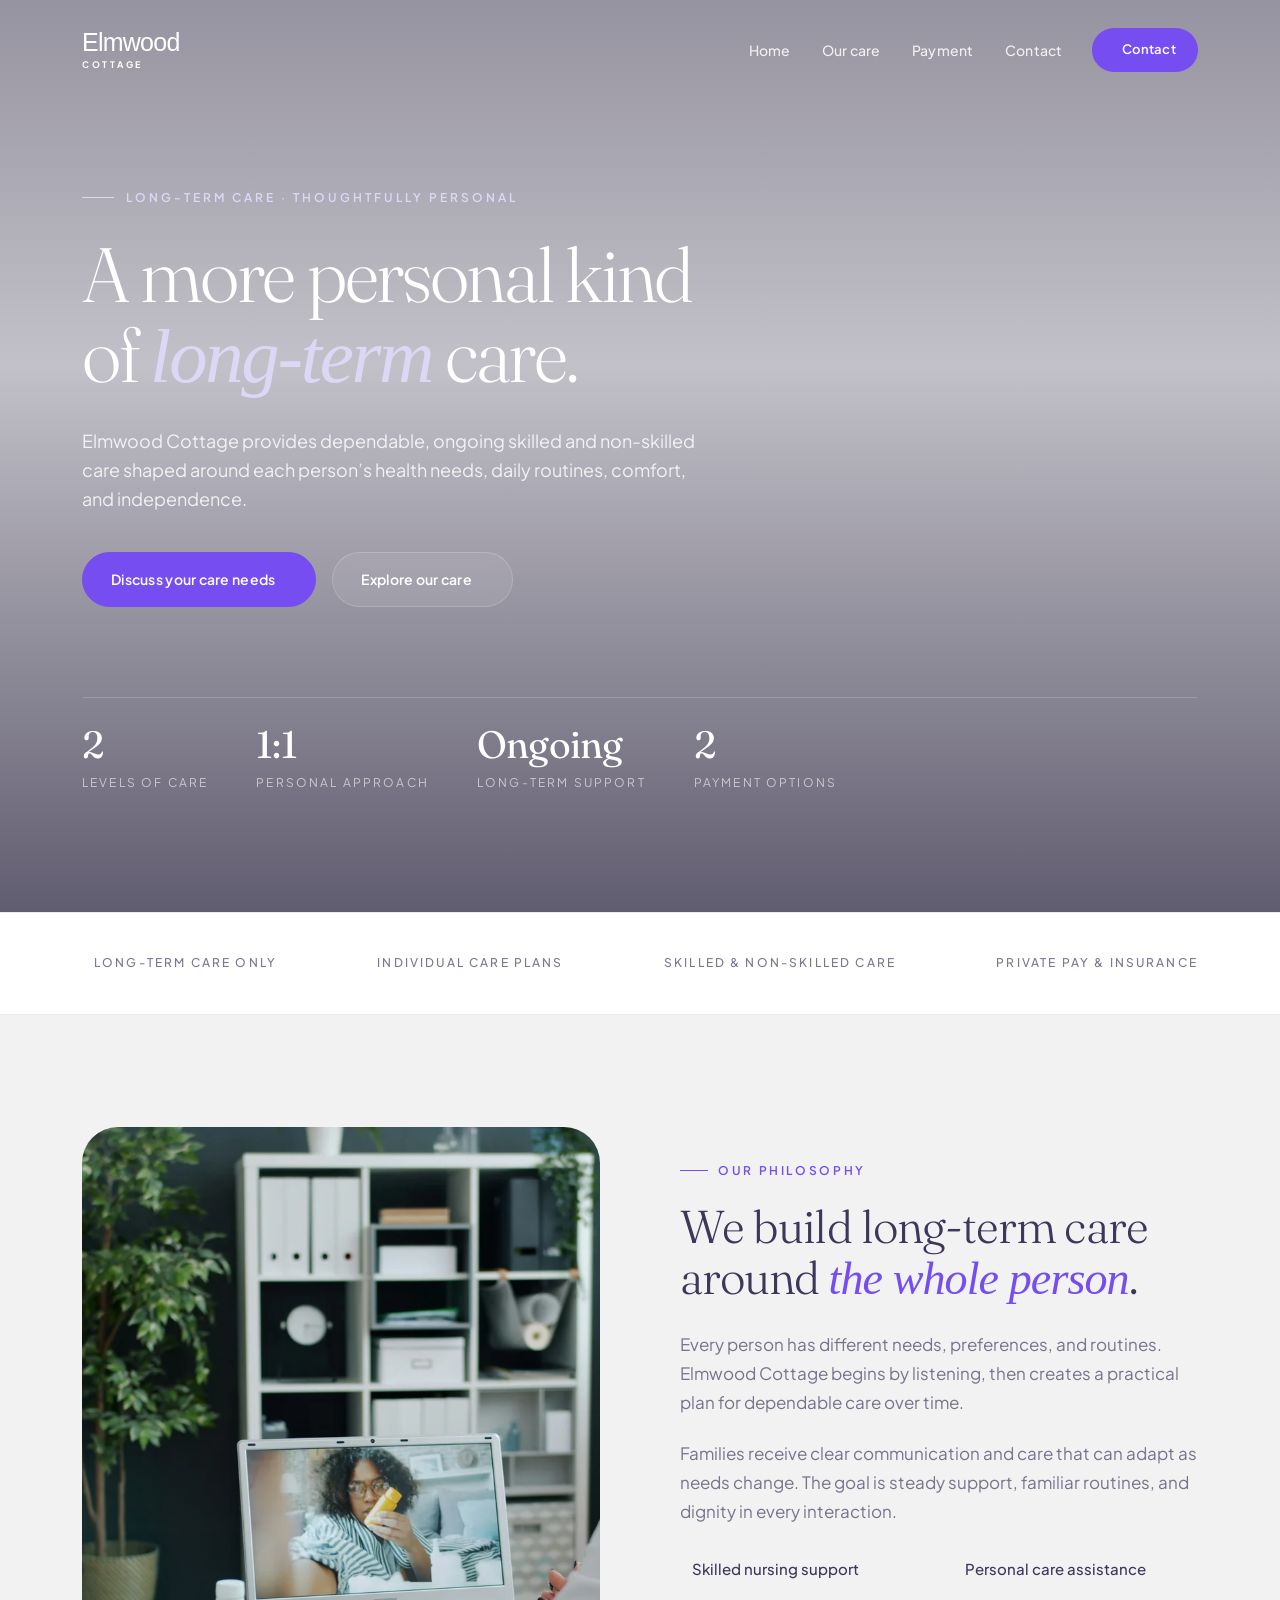
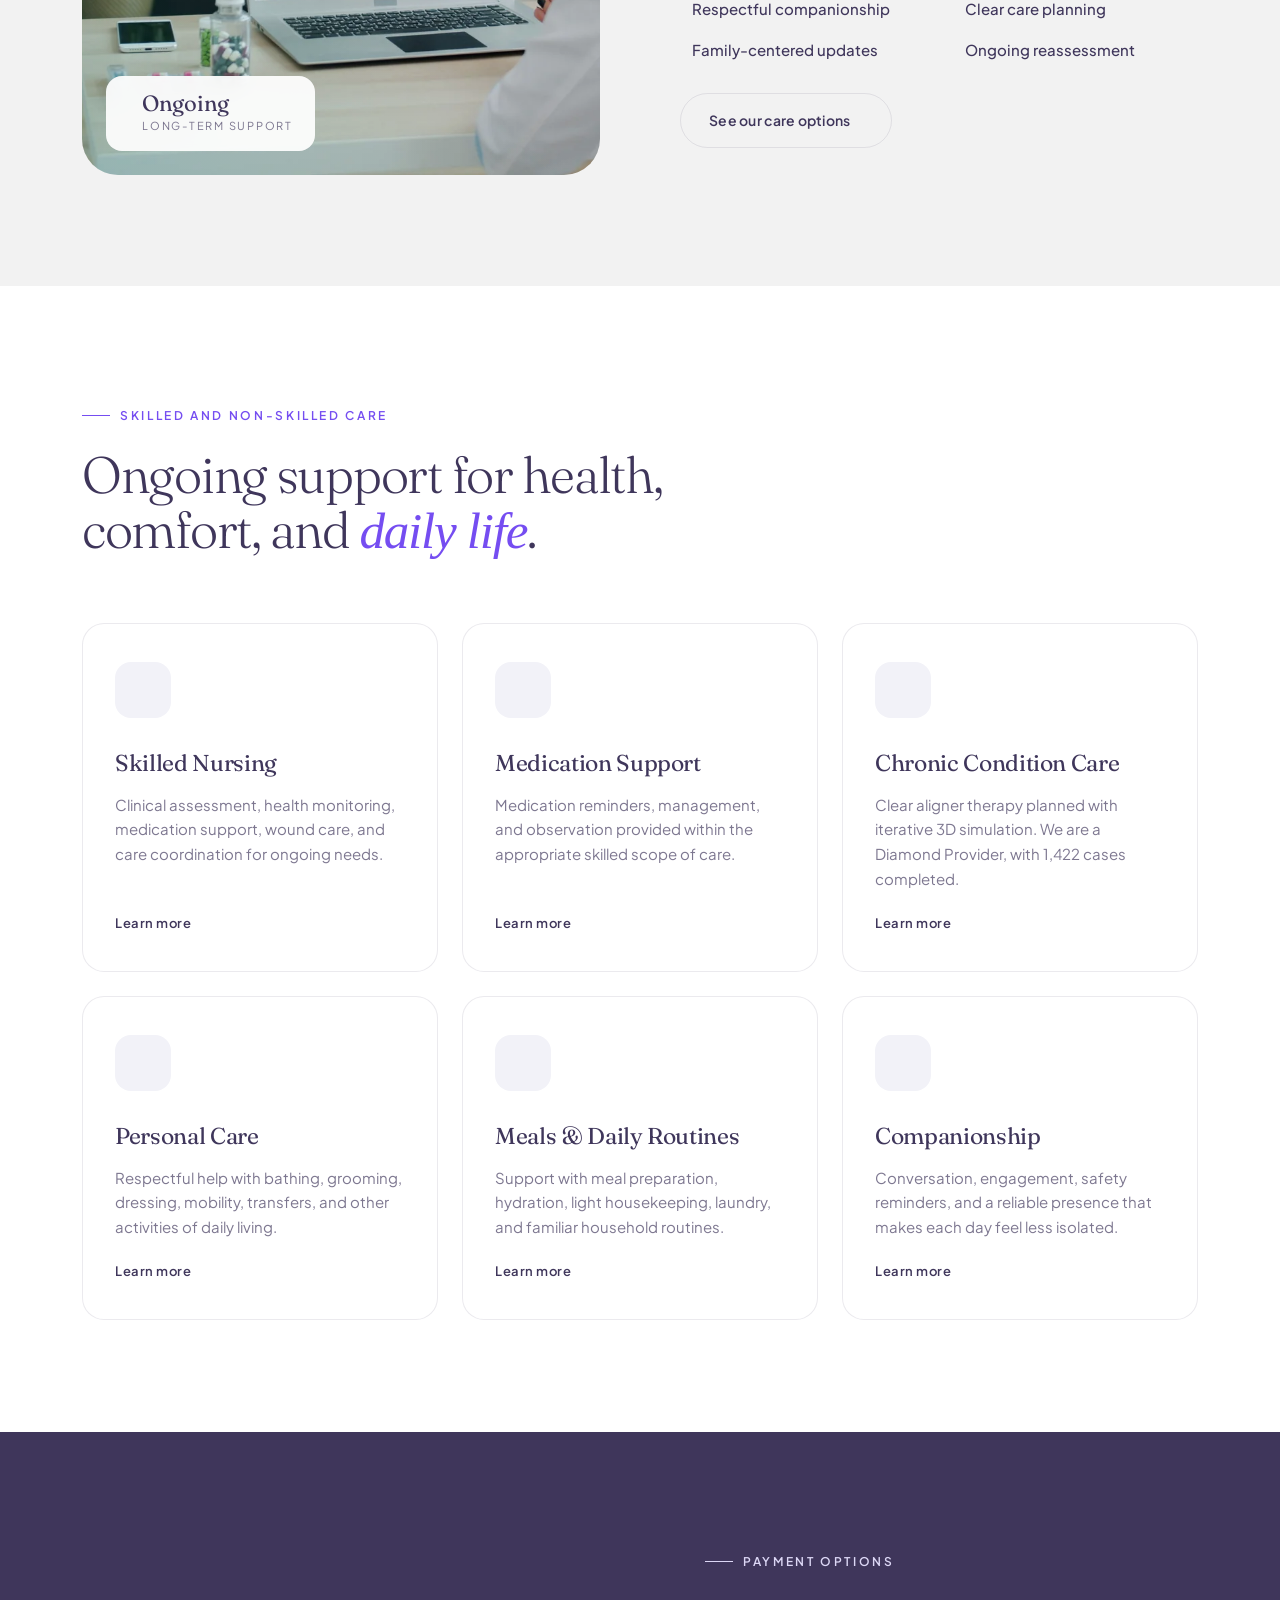
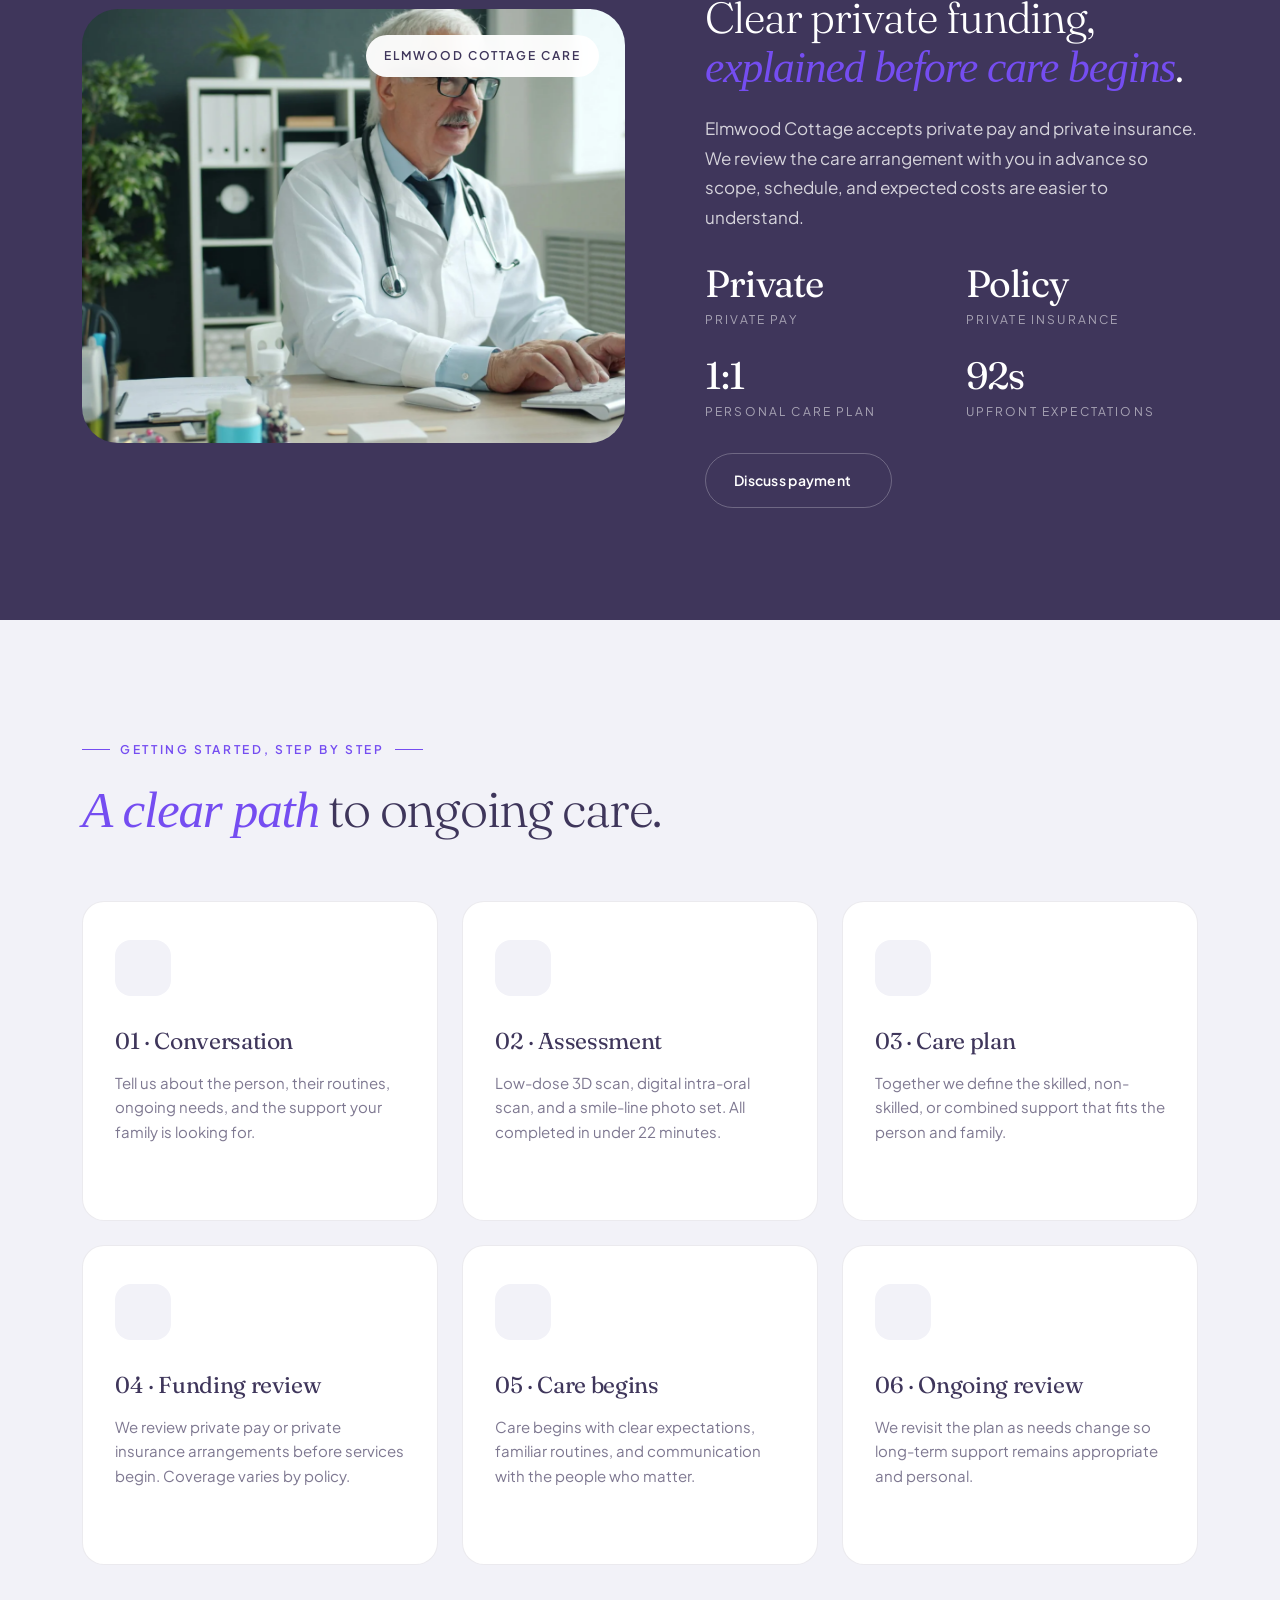
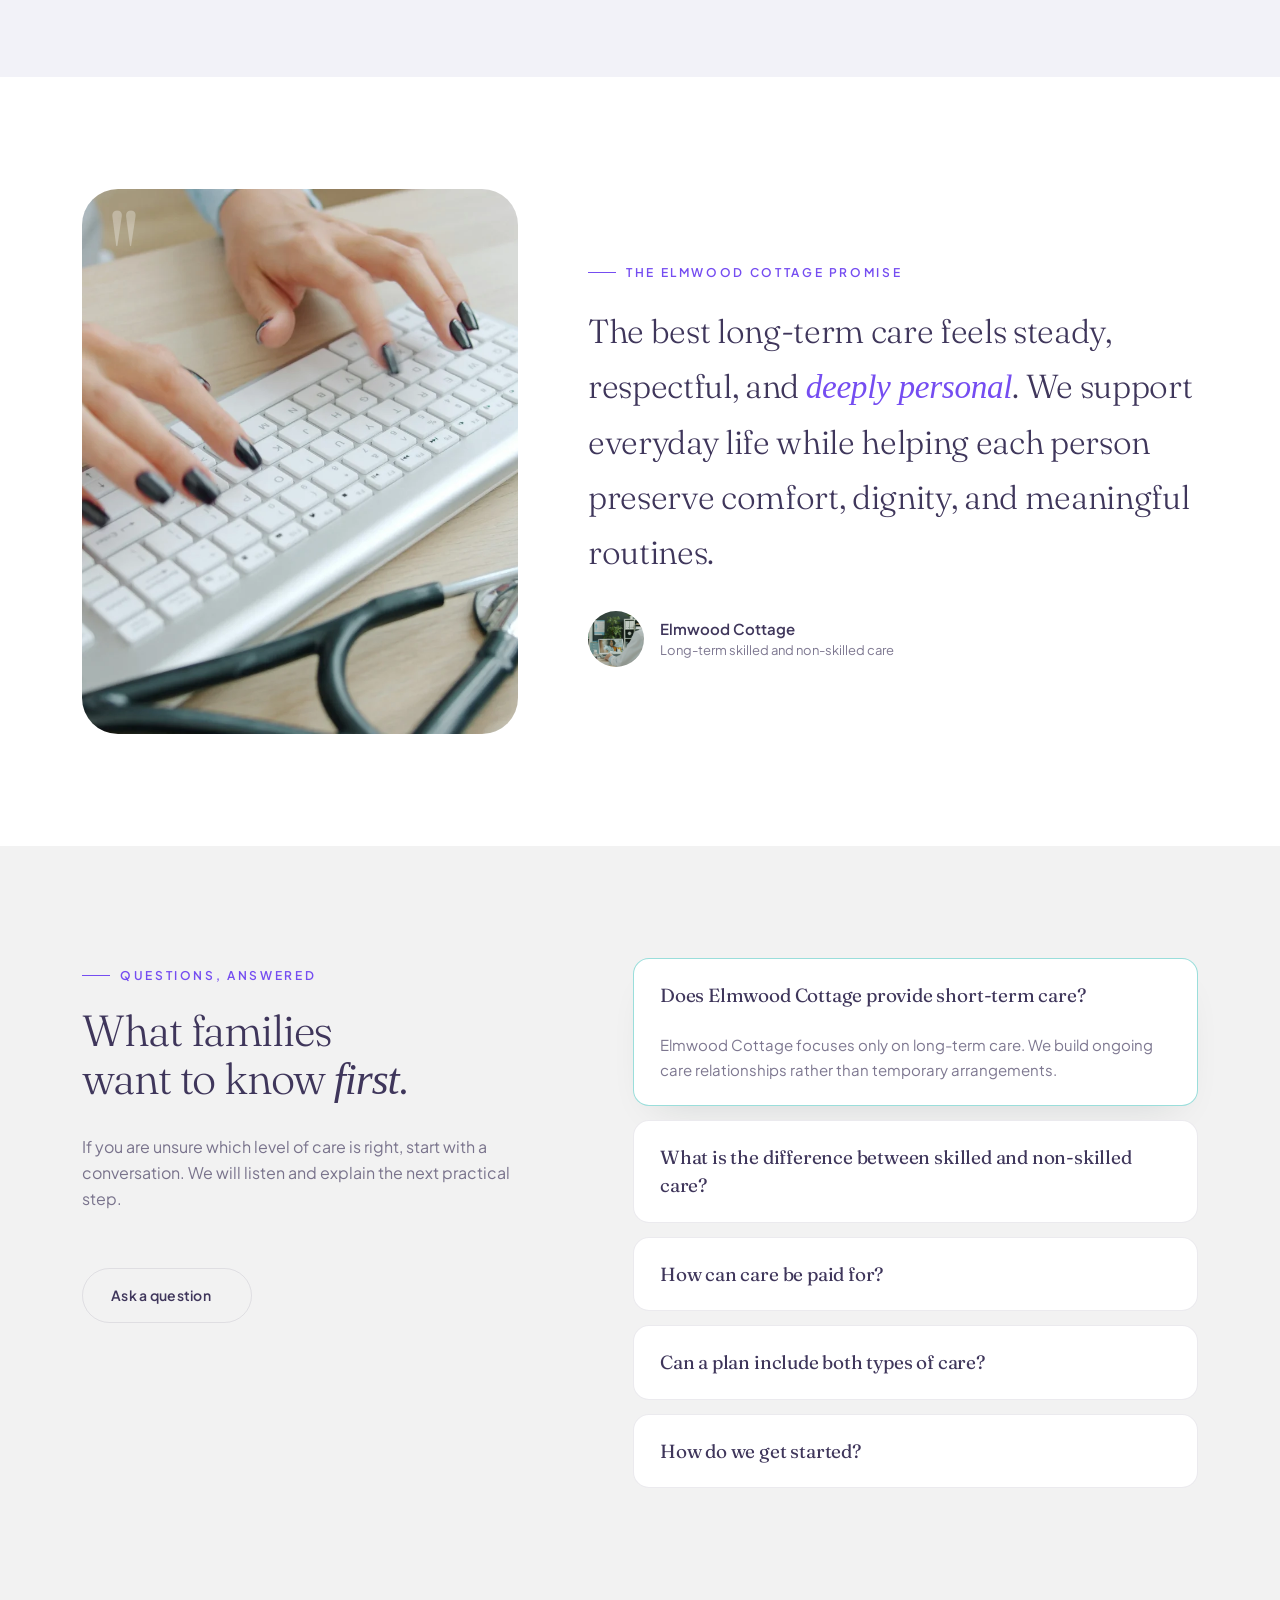
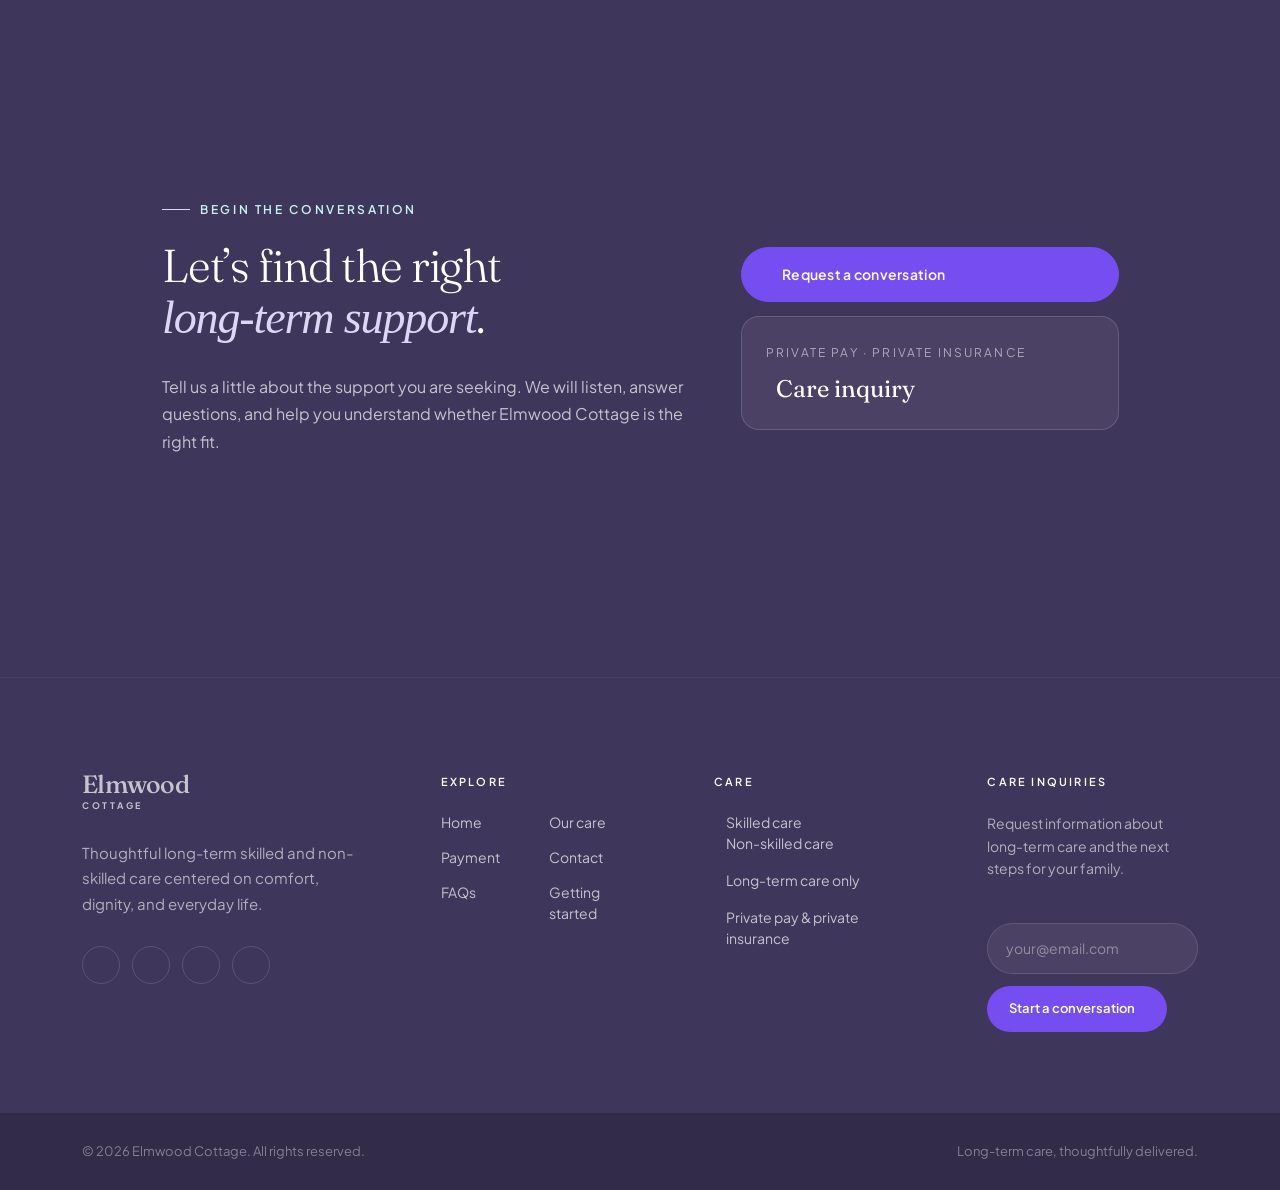
==== index.html @ b4ed9222 "Refactor code structure for improved readability and maintainability" ====
<!DOCTYPE html>
<html lang="en" dir="ltr">
<head>
  <meta charset="UTF-8">
  <meta name="viewport" content="width=device-width, initial-scale=1.2">
  <title>Elmwood Cottage | Long-Term Skilled & Personal Care</title>
  <meta name="description" content="Elmwood Cottage provides thoughtful long-term skilled and non-skilled care through private pay and private insurance.">
  <meta name="author" content="SemiColonWeb">
  <meta name="robots" content="index, follow">
  <link rel="canonical" href="#home">
  <meta property="og:type" content="website">
  <meta property="og:url" content="demo-dental-clinic.html">
  <meta property="og:title" content="Elmwood Cottage | Long-Term Skilled & Personal Care">
  <meta property="og:description" content="Elmwood Cottage provides thoughtful long-term skilled and non-skilled care through private pay and private insurance.">
  <meta property="og:image" content="demos/dental-clinic/images/medical-002-large.webp">
  <meta property="og:image:width" content="1200">
  <meta property="og:image:height" content="632">
  <meta property="og:locale" content="en_US">
  <meta property="og:site_name" content="Canvas">
  <meta name="twitter:card" content="summary_large_image">
  <meta name="twitter:url" content="demo-dental-clinic.html">
  <meta name="twitter:title" content="Elmwood Cottage | Long-Term Skilled & Personal Care">
  <meta name="twitter:description" content="Elmwood Cottage provides thoughtful long-term skilled and non-skilled care through private pay and private insurance.">
  <meta name="twitter:image" content="demos/dental-clinic/images/medical-002-large.webp">
  <link rel="icon" type="image/png" href="https://canvasbuilder.co/canvashtml/favicon.png">
  <link rel="apple-touch-icon" href="https://canvasbuilder.co/canvashtml/apple-touch-icon.png">
  <meta name="theme-color" content="#1FB6B2">
  <link rel="preconnect" href="https://fonts.googleapis.com">
  <link rel="preconnect" href="https://fonts.gstatic.com" crossorigin>
  <link rel="preconnect" href="https://canvas-builder.nyc3.cdn.digitaloceanspaces.com">
  <link rel="stylesheet" href="style.css">
  <link rel="stylesheet" href="css/font-icons.css">
  <link rel="stylesheet" href="demos/dental-clinic/dental-clinic.css">
  <link rel="stylesheet" href="css/custom.css">
  <script type="application/ld+json">
    {"@context":"https://schema.org","@type":"MedicalBusiness","name":"Elmwood Cottage","description":"Long-term skilled and non-skilled care funded through private pay and private insurance.","paymentAccepted":"Private pay, Private insurance"}
  </script>
  <script type="application/ld+json">
    {
      "@context": "https://schema.org",
      "@type": "FAQPage",
      "mainEntity": [{
          "@type": "Question",
          "name": "Does Elmwood Cottage provide short-term care?",
          "acceptedAnswer": {
            "@type": "Answer",
            "text": "Elmwood Cottage focuses only on long-term care. We build ongoing care relationships rather than temporary arrangements."
          }
        },
        {
          "@type": "Question",
          "name": "What is the difference between skilled and non-skilled care?",
          "acceptedAnswer": {
            "@type": "Answer",
            "text": "Skilled care addresses clinical needs requiring trained oversight. Non-skilled care supports daily activities such as personal care, meals, mobility, and companionship."
          }
        },
        {
          "@type": "Question",
          "name": "How can care be paid for?",
          "acceptedAnswer": {
            "@type": "Answer",
            "text": "We accept most major PPO plans and offer transparent self-pay bundles with no surprise line items."
          }
        }
      ]
    }

  </script>
</head>
<body class="stretched">
  <div id="wrapper">

    <header id="header" class="transparent-header dark" data-sticky-class="not-dark" data-responsive-class="not-dark">
      <div id="header-wrap">
        <div class="container">
          <div class="header-row">
            <div id="logo">
              <a href="#home" class="elmwood-brand"><strong>Elmwood</strong><span>Cottage</span></a>
            </div>
            <div class="primary-menu-trigger">
              <button class="cnvs-hamburger" type="button" title="Open Mobile Menu">
                <span class="cnvs-hamburger-box"><span class="cnvs-hamburger-inner"></span></span>
              </button>
            </div>
            <div class="header-misc">
              <a href="#contact" class="cv-book-btn"><i class="bi bi-calendar2-check"></i> Contact</a>
            </div>
            <nav class="primary-menu">
              <ul class="menu-container">
                <li class="menu-item"><a class="menu-link active" href="#home">
                    <div>Home</div>
                  </a></li>
                <li class="menu-item"><a class="menu-link" href="#services">
                    <div>Our care</div>
                  </a></li>
                <li class="menu-item"><a class="menu-link" href="#payment">
                    <div>Payment</div>
                  </a></li>
                <li class="menu-item"><a class="menu-link" href="#contact">
                    <div>Contact</div>
                  </a></li>
              </ul>
            </nav>
          </div>
        </div>
      </div>
      <div class="header-wrap-clone"></div>
    </header>

    <section id="home" class="cv-hero include-header">
      <div class="cv-hero-bg"></div>
      <div class="container">
        <span class="cv-hero-eyebrow">Long-term care · Thoughtfully personal</span>
        <h1>A more personal kind of <em>long-term</em> care.</h1>
        <p class="cv-lead">Elmwood Cottage provides dependable, ongoing skilled and non-skilled care shaped around each person’s health needs, daily routines, comfort, and independence.</p>
        <div class="cv-hero-ctas">
          <a href="#contact" class="cv-btn cv-hero-dark">Discuss your care needs <i class="bi bi-arrow-right"></i></a>
          <a href="#services" class="cv-btn cv-hero-light">Explore our care <i class="bi bi-arrow-up-right"></i></a>
        </div>
        <div class="cv-hero-meta">
          <div class="cv-hero-meta-item">
            <div class="num">2</div><span class="lbl">Levels of care</span>
          </div>
          <div class="cv-hero-meta-item">
            <div class="num">1:1</div><span class="lbl">Personal approach</span>
          </div>
          <div class="cv-hero-meta-item">
            <div class="num">Ongoing</div><span class="lbl">Long-term support</span>
          </div>
          <div class="cv-hero-meta-item">
            <div class="num">2</div><span class="lbl">Payment options</span>
          </div>
        </div>
      </div>
    </section>

    <section class="cv-trust">
      <div class="container">
        <div class="cv-trust-row">
          <div class="cv-trust-item"><i class="bi bi-shield-check"></i> Long-term care only</div>
          <div class="cv-trust-item"><i class="bi bi-award"></i> Individual care plans</div>
          <div class="cv-trust-item"><i class="bi bi-heart-pulse"></i> Skilled & non-skilled care</div>
          <div class="cv-trust-item"><i class="bi bi-lock"></i> Private pay & insurance</div>
        </div>
      </div>
    </section>

    <section id="content">
      <div class="content-wrap">

        <section class="cv-section cv-section--mist">
          <div class="container">
            <div class="cv-story">
              <div class="cv-story-img" data-animate="fadeInUp">
                <img src="demos/dental-clinic/images/medical-002-large.webp" alt="A calm, light-filled care environment" width="800" height="1000" loading="lazy">
                <div class="cv-story-tag">
                  <i class="bi bi-sun"></i>
                  <div>
                    <div class="num">Ongoing</div>
                    <span class="lbl">Long-term support</span>
                  </div>
                </div>
              </div>
              <div class="cv-story-body" data-animate="fadeInUp" data-delay="150">
                <span class="cv-eyebrow">Our philosophy</span>
                <h2>We build long-term care around <em>the whole person</em>.</h2>
                <p>Every person has different needs, preferences, and routines. Elmwood Cottage begins by listening, then creates a practical plan for dependable care over time.</p>
                <p>Families receive clear communication and care that can adapt as needs change. The goal is steady support, familiar routines, and dignity in every interaction.</p>
                <ul class="cv-story-list">
                  <li><i class="bi bi-check-circle"></i> Skilled nursing support</li>
                  <li><i class="bi bi-check-circle"></i> Personal care assistance</li>
                  <li><i class="bi bi-check-circle"></i> Respectful companionship</li>
                  <li><i class="bi bi-check-circle"></i> Clear care planning</li>
                  <li><i class="bi bi-check-circle"></i> Family-centered updates</li>
                  <li><i class="bi bi-check-circle"></i> Ongoing reassessment</li>
                </ul>
                <a href="#services" class="cv-btn cv-btn-ghost">See our care options <i class="bi bi-arrow-right"></i></a>
              </div>
            </div>
          </div>
        </section>

        <section id="services" class="cv-section">
          <div class="container">
            <div class="cv-section-head" data-animate="fadeInUp">
              <span class="cv-eyebrow">Skilled and non-skilled care</span>
              <h2>Ongoing support for health, comfort, and <em>daily life</em>.</h2>
            </div>
            <div class="cv-services-grid">
              <article class="cv-service-card" data-animate="fadeInUp" data-delay="100">
                <div class="cv-service-icon"><i class="bi bi-stars"></i></div>
                <h3>Skilled Nursing</h3>
                <p>Clinical assessment, health monitoring, medication support, wound care, and care coordination for ongoing needs.</p>
                <a href="#services" class="cv-service-link">Learn more <i class="bi bi-arrow-right"></i></a>
              </article>
              <article class="cv-service-card" data-animate="fadeInUp" data-delay="200">
                <div class="cv-service-icon"><i class="bi bi-brightness-high"></i></div>
                <h3>Medication Support</h3>
                <p>Medication reminders, management, and observation provided within the appropriate skilled scope of care.</p>
                <a href="#services" class="cv-service-link">Learn more <i class="bi bi-arrow-right"></i></a>
              </article>
              <article class="cv-service-card" data-animate="fadeInUp" data-delay="300">
                <div class="cv-service-icon"><i class="bi bi-graph-up-arrow"></i></div>
                <h3>Chronic Condition Care</h3>
                <p>Clear aligner therapy planned with iterative 3D simulation. We are a Diamond Provider, with 1,422 cases completed.</p>
                <a href="#services" class="cv-service-link">Learn more <i class="bi bi-arrow-right"></i></a>
              </article>
              <article class="cv-service-card" data-animate="fadeInUp" data-delay="400">
                <div class="cv-service-icon"><i class="bi bi-puzzle"></i></div>
                <h3>Personal Care</h3>
                <p>Respectful help with bathing, grooming, dressing, mobility, transfers, and other activities of daily living.</p>
                <a href="#services" class="cv-service-link">Learn more <i class="bi bi-arrow-right"></i></a>
              </article>
              <article class="cv-service-card" data-animate="fadeInUp" data-delay="500">
                <div class="cv-service-icon"><i class="bi bi-shield-plus"></i></div>
                <h3>Meals & Daily Routines</h3>
                <p>Support with meal preparation, hydration, light housekeeping, laundry, and familiar household routines.</p>
                <a href="#services" class="cv-service-link">Learn more <i class="bi bi-arrow-right"></i></a>
              </article>
              <article class="cv-service-card" data-animate="fadeInUp" data-delay="600">
                <div class="cv-service-icon"><i class="bi bi-moon-stars"></i></div>
                <h3>Companionship</h3>
                <p>Conversation, engagement, safety reminders, and a reliable presence that makes each day feel less isolated.</p>
                <a href="#services" class="cv-service-link">Learn more <i class="bi bi-arrow-right"></i></a>
              </article>
            </div>
          </div>
        </section>

        <section id="payment" class="cv-section cv-section--ink dark">
          <div class="container">
            <div class="cv-feature">
              <div class="cv-feature-img" data-animate="fadeInUp">
                <img src="demos/dental-clinic/images/medical-003-large.webp" alt="A calm, thoughtfully designed care setting" width="800" height="640" loading="lazy">
                <div class="cv-feature-img-badge">Elmwood Cottage care</div>
              </div>
              <div class="cv-feature-body" data-animate="fadeInUp" data-delay="150">
                <span class="cv-eyebrow">Payment options</span>
                <h2>Clear private funding, <em>explained before care begins</em>.</h2>
                <p>Elmwood Cottage accepts private pay and private insurance. We review the care arrangement with you in advance so scope, schedule, and expected costs are easier to understand.</p>
                <div class="cv-feature-stats">
                  <div>
                    <div class="num">Private</div><span class="lbl">Private pay</span>
                  </div>
                  <div>
                    <div class="num">Policy</div><span class="lbl">Private insurance</span>
                  </div>
                  <div>
                    <div class="num">1:1</div><span class="lbl">Personal care plan</span>
                  </div>
                  <div>
                    <div class="num">92s</div><span class="lbl">Upfront expectations</span>
                  </div>
                </div>
                <a href="#contact" class="cv-btn cv-btn-ghost" style="color:#fff;border-color:rgba(255,255,255,0.25);">Discuss payment <i class="bi bi-arrow-right"></i></a>
              </div>
            </div>
          </div>
        </section>

        <section id="process" class="cv-section cv-section--fog">
          <div class="container">
            <div class="cv-section-head" data-animate="fadeInUp">
              <span class="cv-eyebrow is-centered">Getting started, step by step</span>
              <h2 style="margin-left:auto;margin-right:auto;"><em>A clear path</em> to ongoing care.</h2>
            </div>
            <div class="cv-services-grid">
              <article class="cv-service-card" data-animate="fadeInUp" data-delay="100">
                <div class="cv-service-icon"><i class="bi bi-chat-dots"></i></div>
                <h3>01 · Conversation</h3>
                <p>Tell us about the person, their routines, ongoing needs, and the support your family is looking for.</p>
              </article>
              <article class="cv-service-card" data-animate="fadeInUp" data-delay="200">
                <div class="cv-service-icon"><i class="bi bi-search"></i></div>
                <h3>02 · Assessment</h3>
                <p>Low-dose 3D scan, digital intra-oral scan, and a smile-line photo set. All completed in under 22 minutes.</p>
              </article>
              <article class="cv-service-card" data-animate="fadeInUp" data-delay="300">
                <div class="cv-service-icon"><i class="bi bi-pencil-square"></i></div>
                <h3>03 · Care plan</h3>
                <p>Together we define the skilled, non-skilled, or combined support that fits the person and family.</p>
              </article>
              <article class="cv-service-card" data-animate="fadeInUp" data-delay="400">
                <div class="cv-service-icon"><i class="bi bi-cup-hot"></i></div>
                <h3>04 · Funding review</h3>
                <p>We review private pay or private insurance arrangements before services begin. Coverage varies by policy.</p>
              </article>
              <article class="cv-service-card" data-animate="fadeInUp" data-delay="500">
                <div class="cv-service-icon"><i class="bi bi-file-earmark-text"></i></div>
                <h3>05 · Care begins</h3>
                <p>Care begins with clear expectations, familiar routines, and communication with the people who matter.</p>
              </article>
              <article class="cv-service-card" data-animate="fadeInUp" data-delay="600">
                <div class="cv-service-icon"><i class="bi bi-phone"></i></div>
                <h3>06 · Ongoing review</h3>
                <p>We revisit the plan as needs change so long-term support remains appropriate and personal.</p>
              </article>
            </div>
          </div>
        </section>

        <section class="cv-section">
          <div class="container">
            <div class="cv-quote-wrap">
              <div class="cv-quote-img" data-animate="fadeInUp">
                <img src="demos/dental-clinic/images/medical-004-large.webp" alt="A person smiling while receiving thoughtful support" width="800" height="1000" loading="lazy">
              </div>
              <div data-animate="fadeInUp" data-delay="150">
                <span class="cv-eyebrow">The Elmwood Cottage promise</span>
                <p class="cv-quote-text">The best long-term care feels steady, respectful, and <em>deeply personal</em>. We support everyday life while helping each person preserve comfort, dignity, and meaningful routines.</p>
                <div class="cv-quote-author">
                  <img src="demos/dental-clinic/images/medical-005-medium.webp" alt="Elmwood Cottage care" width="120" height="120" loading="lazy">
                  <div class="meta">
                    <span class="name">Elmwood Cottage</span>
                    <span class="role">Long-term skilled and non-skilled care</span>
                  </div>
                </div>
              </div>
            </div>
          </div>
        </section>

        <section id="faq" class="cv-section cv-section--mist">
          <div class="container">
            <div class="cv-faq">
              <div data-animate="fadeInUp">
                <span class="cv-eyebrow">Questions, answered</span>
                <h2 style="font-size: clamp(2rem, 3.4vw, 2.8rem); font-weight: 300; letter-spacing: -0.025em; line-height: 1.1;">What families want to know <em>first</em>.</h2>
                <p style="color: var(--cv-soft); margin-top: 1.4rem; font-size: 16px; line-height: 1.65; max-width: 42ch;">If you are unsure which level of care is right, start with a conversation. We will listen and explain the next practical step.</p>
                <a href="#contact" class="cv-btn cv-btn-ghost" style="margin-top: 1.6rem;">Ask a question <i class="bi bi-arrow-right"></i></a>
              </div>
              <div class="cv-faq-list" data-animate="fadeInUp" data-delay="150">
                <details class="cv-faq-item" open>
                  <summary>Does Elmwood Cottage provide short-term care? <i class="bi bi-plus-lg"></i></summary>
                  <div class="answer">Elmwood Cottage focuses only on long-term care. We build ongoing care relationships rather than temporary arrangements.</div>
                </details>
                <details class="cv-faq-item">
                  <summary>What is the difference between skilled and non-skilled care? <i class="bi bi-plus-lg"></i></summary>
                  <div class="answer">Skilled care addresses clinical needs requiring trained oversight. Non-skilled care supports daily activities such as personal care, meals, mobility, and companionship.</div>
                </details>
                <details class="cv-faq-item">
                  <summary>How can care be paid for? <i class="bi bi-plus-lg"></i></summary>
                  <div class="answer">Elmwood Cottage accepts private pay and private insurance. Coverage, authorization, deductibles, and out-of-pocket costs vary by policy.</div>
                </details>
                <details class="cv-faq-item">
                  <summary>Can a plan include both types of care? <i class="bi bi-plus-lg"></i></summary>
                  <div class="answer">Plan for 75 minutes: 25 minutes of conversation, 22 minutes of diagnostics, and 32 minutes to walk through your tailored plan.</div>
                </details>
                <details class="cv-faq-item">
                  <summary>How do we get started? <i class="bi bi-plus-lg"></i></summary>
                  <div class="answer">Use the inquiry link below to request a conversation. We will learn about your needs and explain the assessment process.</div>
                </details>
              </div>
            </div>
          </div>
        </section>

        <section id="contact" class="cv-section cv-section--ink">
          <div class="container">
            <div class="cv-cta-band">
              <div data-animate="fadeInUp">
                <span class="cv-eyebrow" style="color: #C7F2EE;">Begin the conversation</span>
                <h2>Let’s find the right <em>long-term support</em>.</h2>
                <p>Tell us a little about the support you are seeking. We will listen, answer questions, and help you understand whether Elmwood Cottage is the right fit.</p>
              </div>
              <div class="cv-cta-actions" data-animate="fadeInUp" data-delay="150">
                <a href="mailto:care@elmwoodcottage.com" class="cv-btn cv-hero-dark"><i class="bi bi-envelope"></i> Request a conversation</a>
                <a href="mailto:care@elmwoodcottage.com" class="cv-cta-call">
                  <span class="lbl">Private pay · private insurance</span>
                  <span class="num"><i class="bi bi-envelope"></i> Care inquiry</span>
                </a>
              </div>
            </div>
          </div>
        </section>

      </div>
    </section>

    <footer id="footer" class="dark">
      <div class="container">
        <div class="row" style="display:grid; grid-template-columns: 1.4fr 1fr 1fr 1.1fr; gap: 60px; align-items: start;">
          <div class="cv-footer-brand">
            <a href="#home" class="elmwood-brand elmwood-brand-footer"><strong>Elmwood</strong><span>Cottage</span></a>
            <p>Thoughtful long-term skilled and non-skilled care centered on comfort, dignity, and everyday life.</p>
            <div class="cv-footer-social">
              <a href="#" aria-label="Instagram"><i class="bi bi-instagram"></i></a>
              <a href="#" aria-label="X"><i class="bi bi-twitter-x"></i></a>
              <a href="#" aria-label="LinkedIn"><i class="bi bi-linkedin"></i></a>
              <a href="#" aria-label="YouTube"><i class="bi bi-youtube"></i></a>
            </div>
          </div>
          <div class="cv-footer-explore">
            <h4>Explore</h4>
            <div class="cv-footer-links">
              <a href="#home">Home</a>
              <a href="#services">Our care</a>
              <a href="#payment">Payment</a>
              <a href="#contact">Contact</a>
              <a href="#contact">FAQs</a>
              <a href="#services">Getting started</a>
            </div>
          </div>
          <div>
            <h4>Care</h4>
            <div class="cv-footer-contact">
              <div class="cv-contact-row"><i class="bi bi-heart-pulse"></i><span>Skilled care<br>Non-skilled care</span></div>
              <div class="cv-contact-row"><i class="bi bi-calendar-check"></i><span>Long-term care only</span></div>
              <div class="cv-contact-row"><i class="bi bi-wallet2"></i><span>Private pay & private insurance</span></div>
            </div>
          </div>
          <div class="cv-footer-newsletter">
            <h4>Care inquiries</h4>
            <p style="font-size:14px;color:rgba(255,255,255,0.6);line-height:1.6;">Request information about long-term care and the next steps for your family.</p>
            <input type="email" class="cv-footer-input" placeholder="your@email.com" aria-label="Email address">
            <button type="button" class="cv-footer-newsletter-btn">Start a conversation <i class="bi bi-arrow-right"></i></button>
          </div>
        </div>
      </div>
      <div id="copyrights">
        <div class="container">
          <div style="display:flex; justify-content:space-between; align-items:center; flex-wrap:wrap; gap:14px;">
            <div>© 2026 Elmwood Cottage. All rights reserved.</div>
            <div>Long-term care, thoughtfully delivered.</div>
          </div>
        </div>
      </div>
    </footer>

  </div>
  <script src="js/plugins.min.js"></script>
  <script src="js/functions.bundle.js"></script>
</body>
</html>
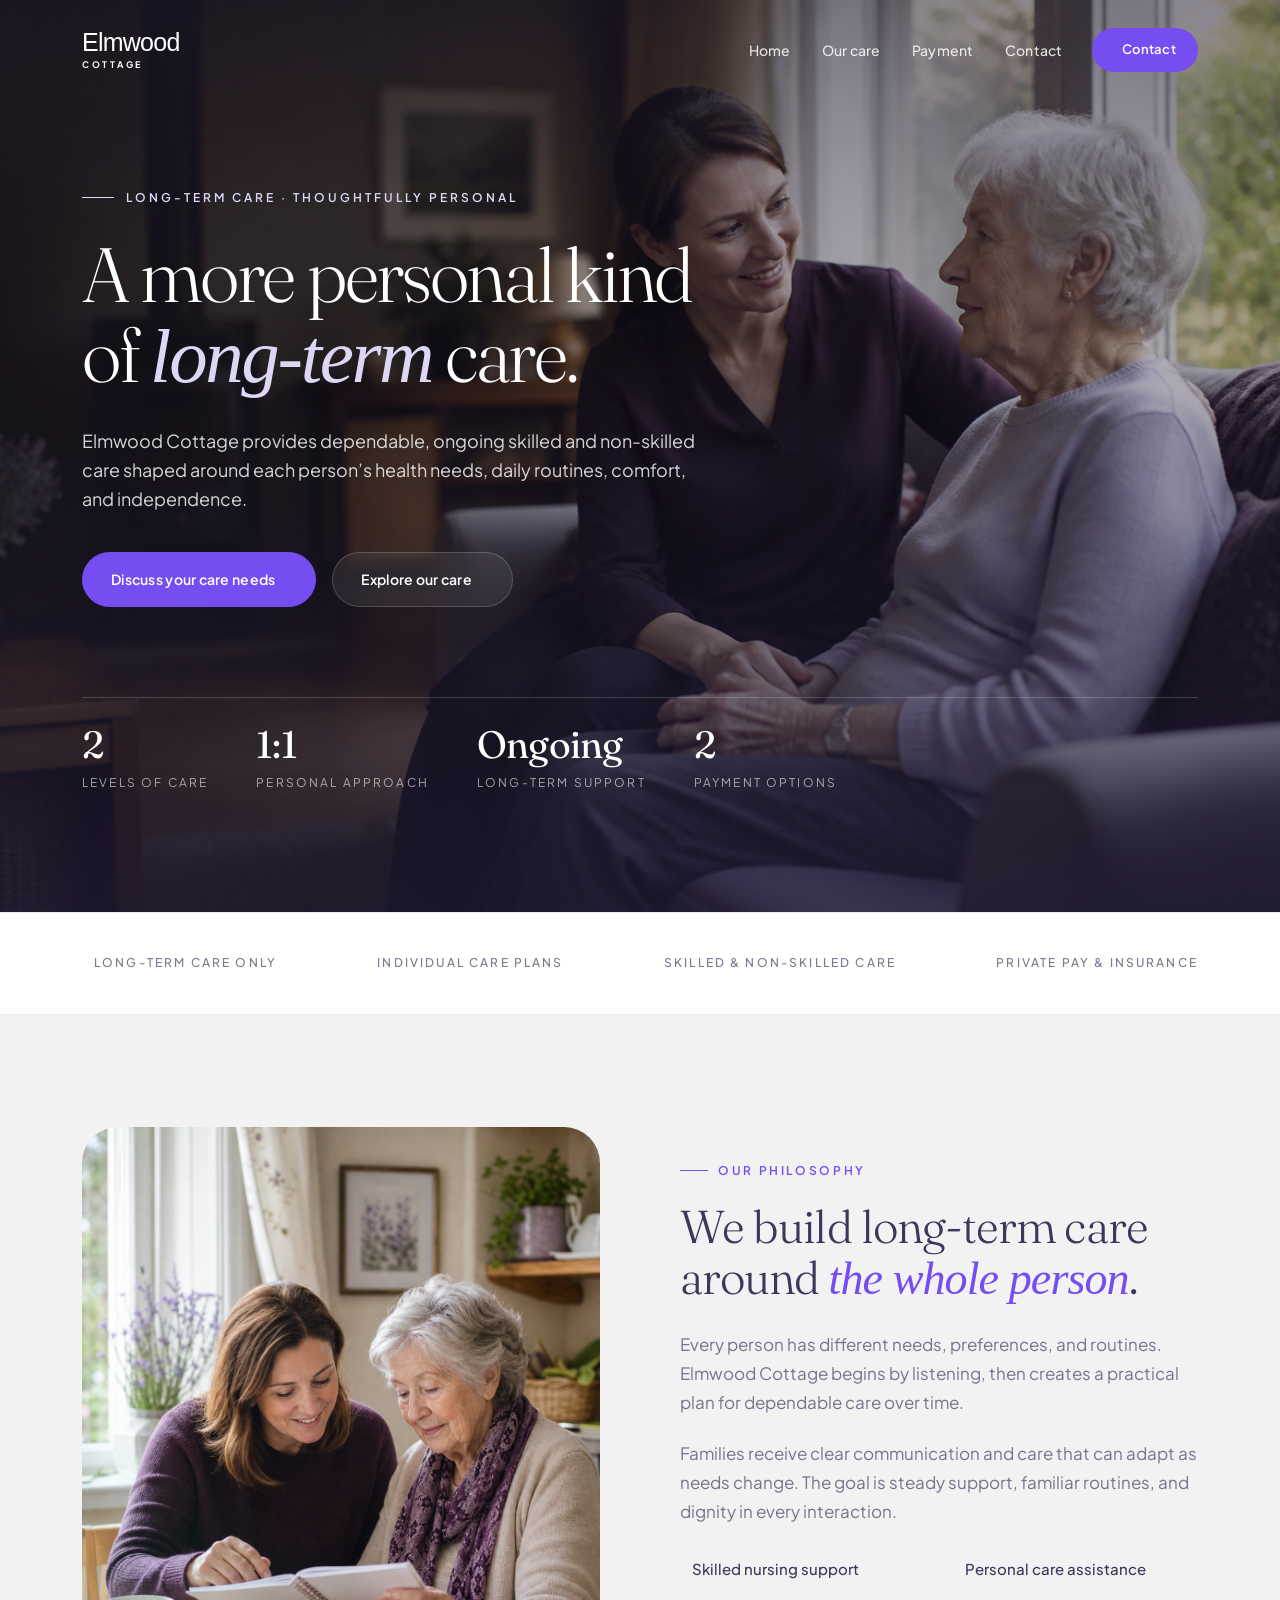
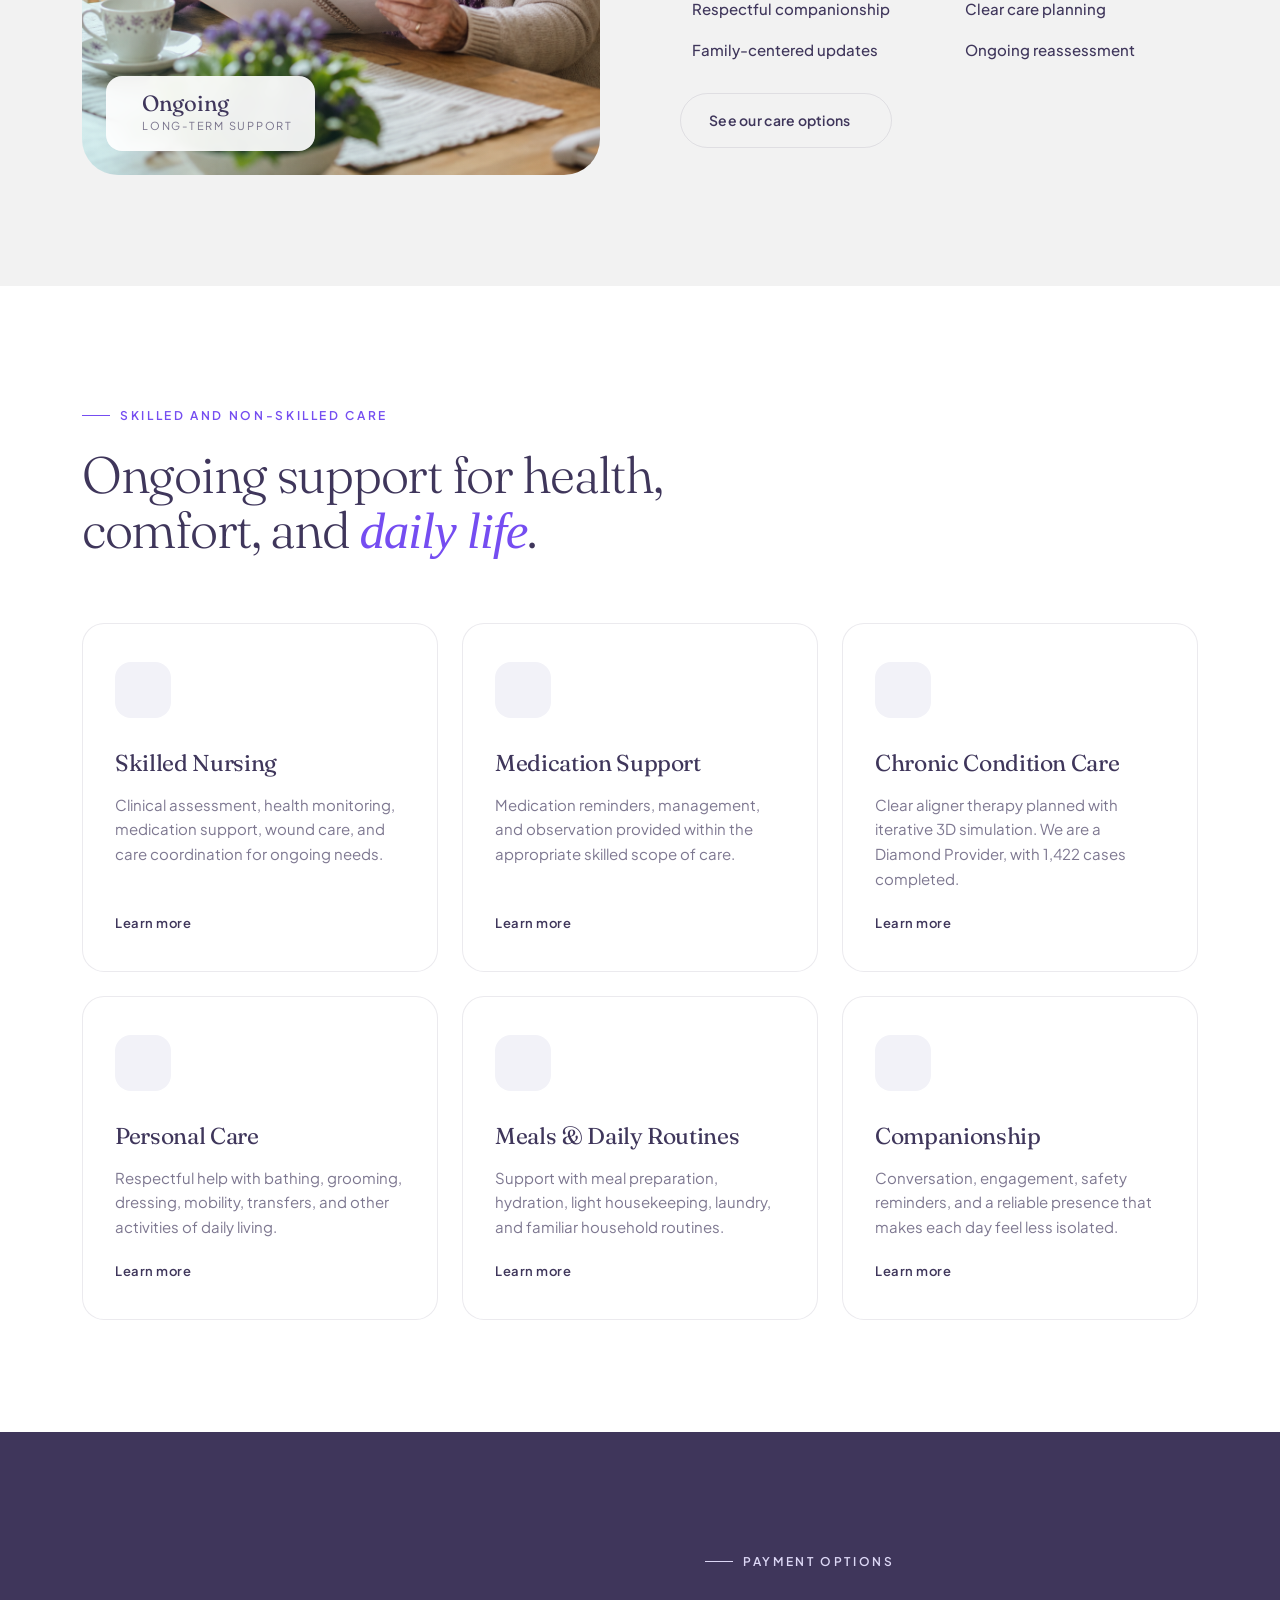
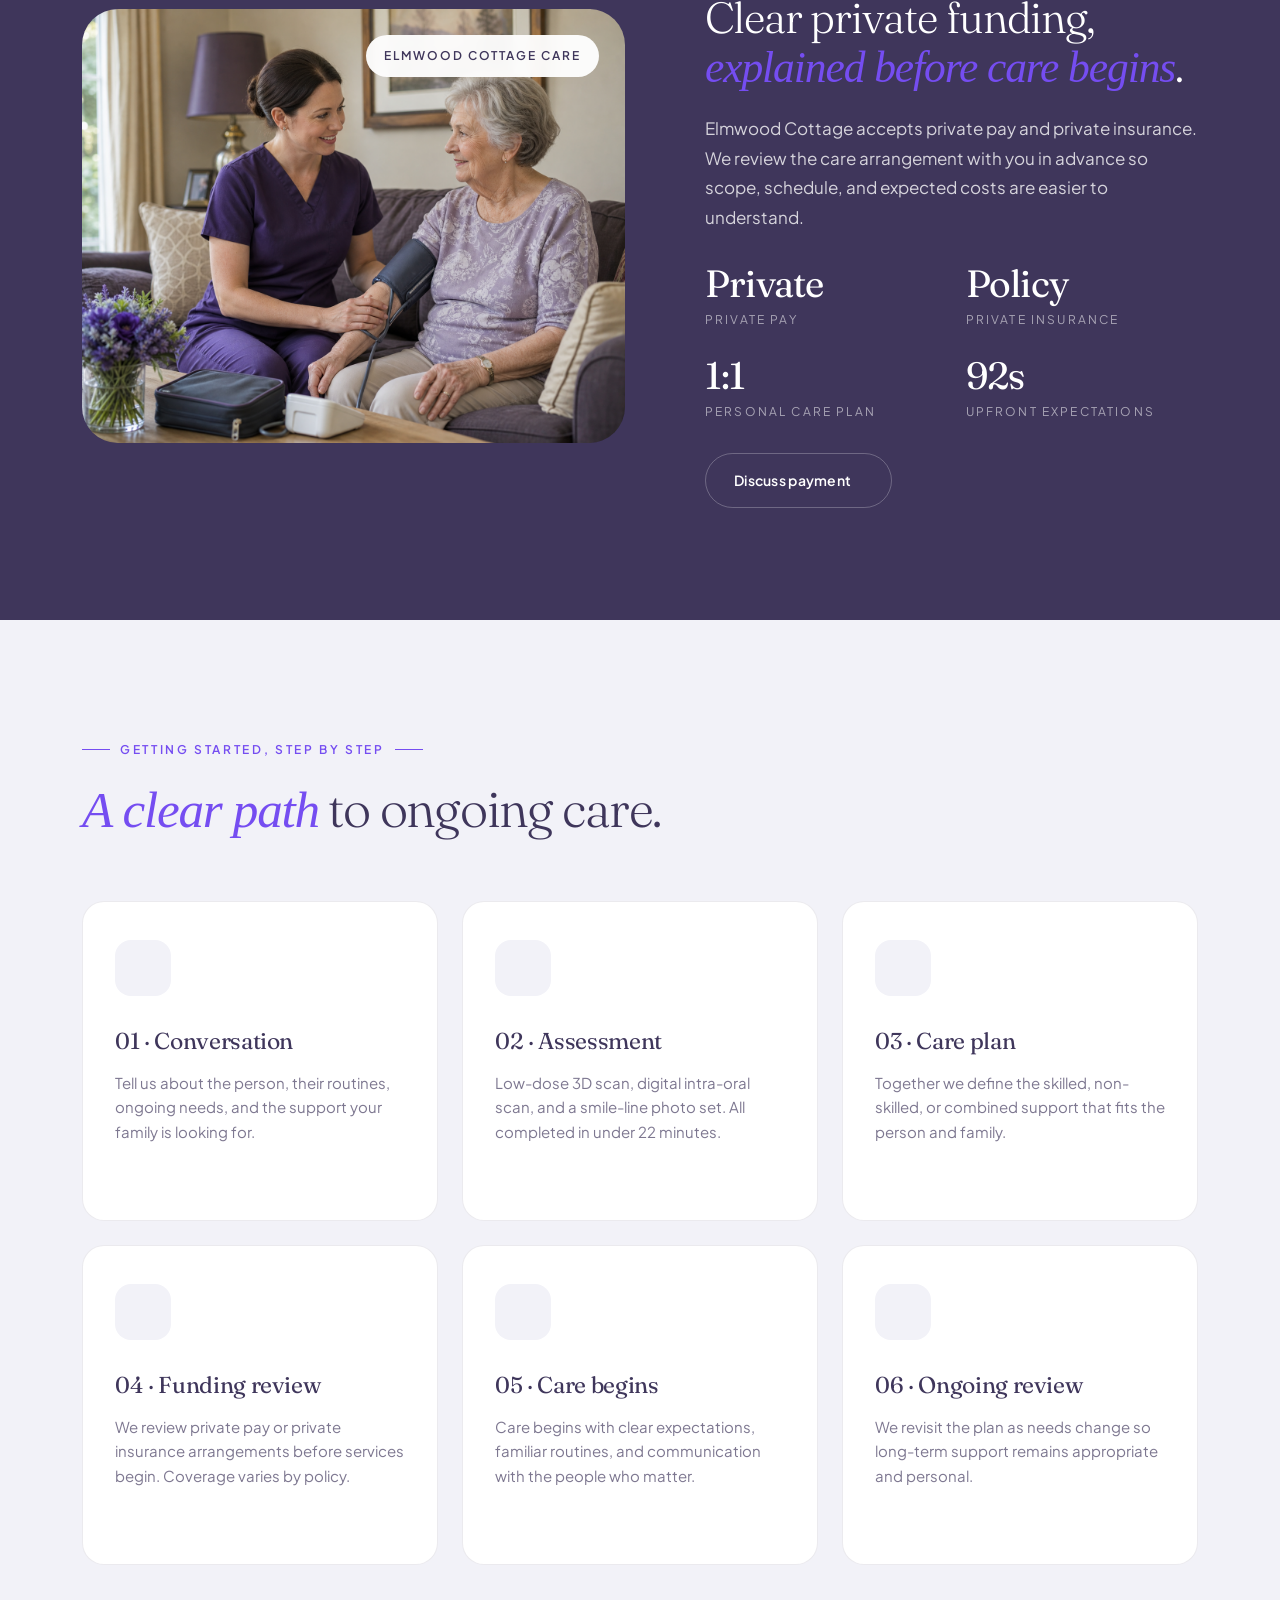
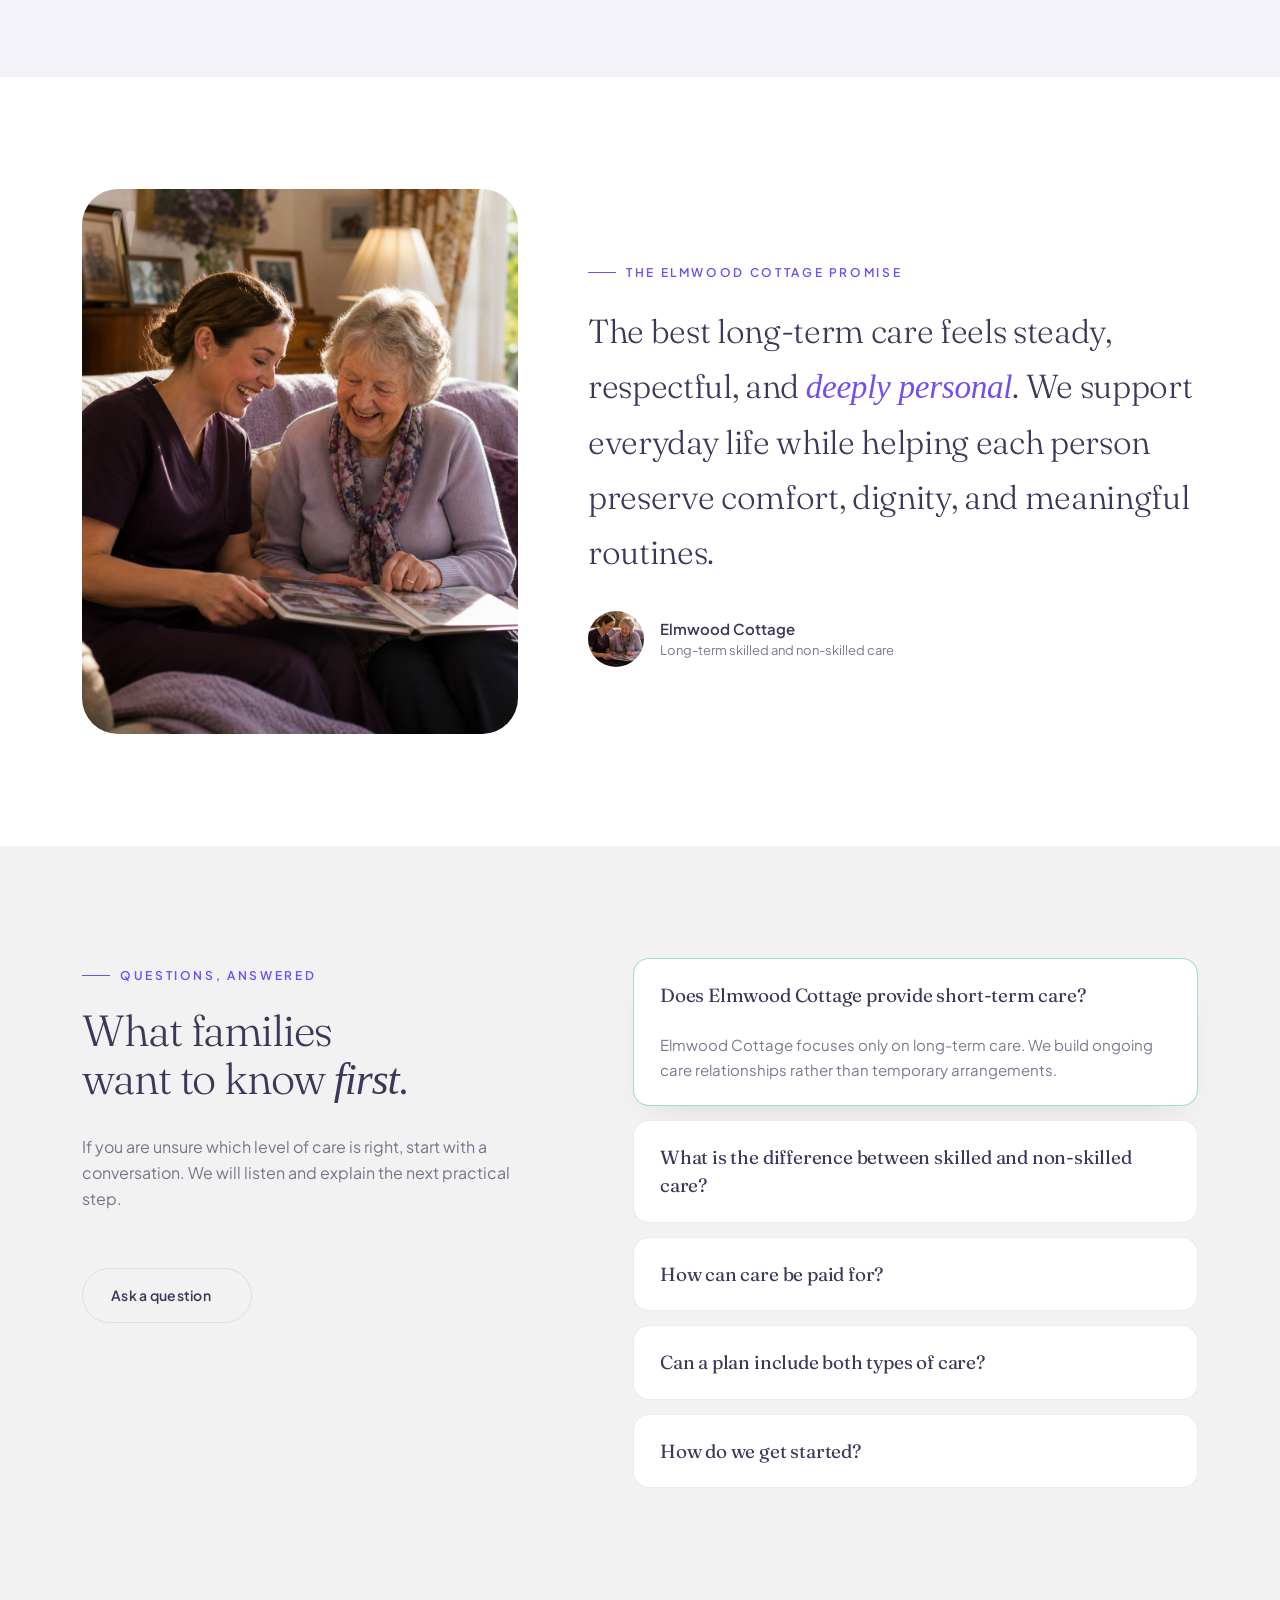
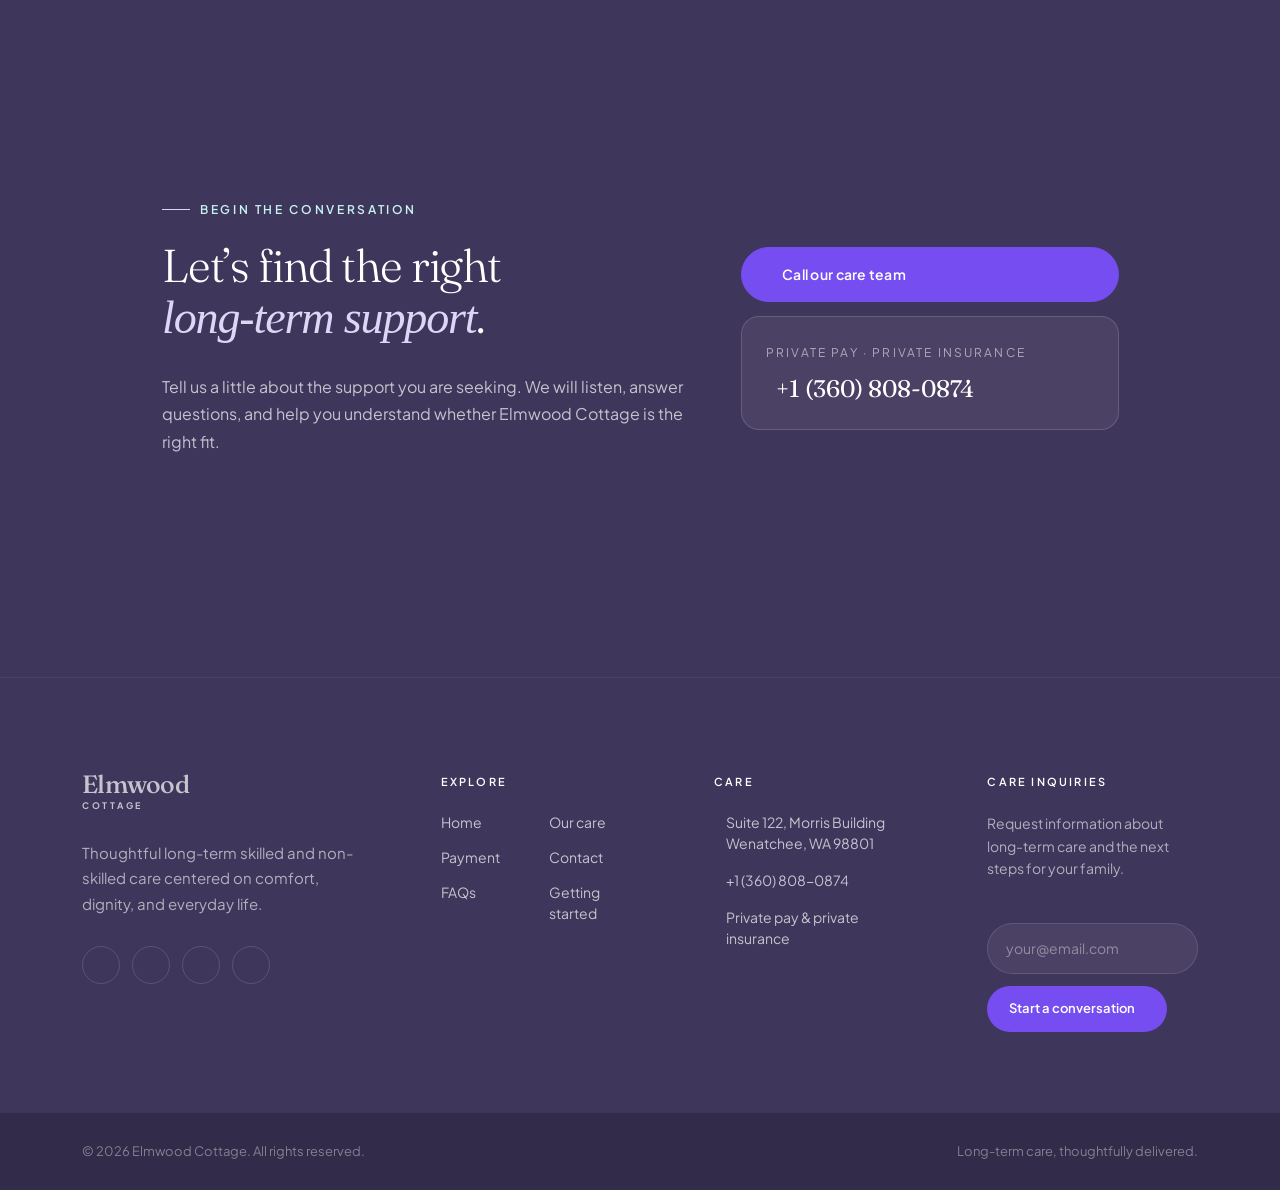
==== commit 159ca1bf: "Update images and metadata for Elmwood Cottage demo site" ====
--- a/index.html
+++ b/index.html
@@ -12,7 +12,7 @@
   <meta property="og:url" content="demo-dental-clinic.html">
   <meta property="og:title" content="Elmwood Cottage | Long-Term Skilled & Personal Care">
   <meta property="og:description" content="Elmwood Cottage provides thoughtful long-term skilled and non-skilled care through private pay and private insurance.">
-  <meta property="og:image" content="demos/dental-clinic/images/medical-002-large.webp">
+  <meta property="og:image" content="demos/dental-clinic/images/elmwood-hero.png">
   <meta property="og:image:width" content="1200">
   <meta property="og:image:height" content="632">
   <meta property="og:locale" content="en_US">
@@ -21,7 +21,7 @@
   <meta name="twitter:url" content="demo-dental-clinic.html">
   <meta name="twitter:title" content="Elmwood Cottage | Long-Term Skilled & Personal Care">
   <meta name="twitter:description" content="Elmwood Cottage provides thoughtful long-term skilled and non-skilled care through private pay and private insurance.">
-  <meta name="twitter:image" content="demos/dental-clinic/images/medical-002-large.webp">
+  <meta name="twitter:image" content="demos/dental-clinic/images/elmwood-hero.png">
   <link rel="icon" type="image/png" href="https://canvasbuilder.co/canvashtml/favicon.png">
   <link rel="apple-touch-icon" href="https://canvasbuilder.co/canvashtml/apple-touch-icon.png">
   <meta name="theme-color" content="#1FB6B2">
@@ -33,7 +33,7 @@
   <link rel="stylesheet" href="demos/dental-clinic/dental-clinic.css">
   <link rel="stylesheet" href="css/custom.css">
   <script type="application/ld+json">
-    {"@context":"https://schema.org","@type":"MedicalBusiness","name":"Elmwood Cottage","description":"Long-term skilled and non-skilled care funded through private pay and private insurance.","paymentAccepted":"Private pay, Private insurance"}
+    {"@context":"https://schema.org","@type":"MedicalBusiness","name":"Elmwood Cottage","description":"Long-term skilled and non-skilled care funded through private pay and private insurance.","telephone":"+1-360-808-0874","address":{"@type":"PostalAddress","streetAddress":"Suite 122, Morris Building","addressLocality":"Wenatchee","addressRegion":"WA","postalCode":"98801","addressCountry":"US"},"paymentAccepted":"Private pay, Private insurance"}
   </script>
   <script type="application/ld+json">
     {
@@ -153,7 +153,7 @@
           <div class="container">
             <div class="cv-story">
               <div class="cv-story-img" data-animate="fadeInUp">
-                <img src="demos/dental-clinic/images/medical-002-large.webp" alt="A calm, light-filled care environment" width="800" height="1000" loading="lazy">
+                <img src="demos/dental-clinic/images/elmwood-care-plan.png" alt="A caregiver and an elderly woman reviewing a care plan together at home" width="1120" height="1400" loading="lazy">
                 <div class="cv-story-tag">
                   <i class="bi bi-sun"></i>
                   <div>
@@ -232,7 +232,7 @@
           <div class="container">
             <div class="cv-feature">
               <div class="cv-feature-img" data-animate="fadeInUp">
-                <img src="demos/dental-clinic/images/medical-003-large.webp" alt="A calm, thoughtfully designed care setting" width="800" height="640" loading="lazy">
+                <img src="demos/dental-clinic/images/elmwood-skilled-care.png" alt="A home-care nurse checking an elderly woman's blood pressure" width="1400" height="1120" loading="lazy">
                 <div class="cv-feature-img-badge">Elmwood Cottage care</div>
               </div>
               <div class="cv-feature-body" data-animate="fadeInUp" data-delay="150">
@@ -304,13 +304,13 @@
           <div class="container">
             <div class="cv-quote-wrap">
               <div class="cv-quote-img" data-animate="fadeInUp">
-                <img src="demos/dental-clinic/images/medical-004-large.webp" alt="A person smiling while receiving thoughtful support" width="800" height="1000" loading="lazy">
+                <img src="demos/dental-clinic/images/elmwood-companionship.png" alt="A caregiver and an elderly woman sharing a photo album at home" width="1120" height="1400" loading="lazy">
               </div>
               <div data-animate="fadeInUp" data-delay="150">
                 <span class="cv-eyebrow">The Elmwood Cottage promise</span>
                 <p class="cv-quote-text">The best long-term care feels steady, respectful, and <em>deeply personal</em>. We support everyday life while helping each person preserve comfort, dignity, and meaningful routines.</p>
                 <div class="cv-quote-author">
-                  <img src="demos/dental-clinic/images/medical-005-medium.webp" alt="Elmwood Cottage care" width="120" height="120" loading="lazy">
+                  <img src="demos/dental-clinic/images/elmwood-companionship.png" alt="Elmwood Cottage companionship care" width="120" height="120" loading="lazy">
                   <div class="meta">
                     <span class="name">Elmwood Cottage</span>
                     <span class="role">Long-term skilled and non-skilled care</span>
@@ -365,10 +365,10 @@
                 <p>Tell us a little about the support you are seeking. We will listen, answer questions, and help you understand whether Elmwood Cottage is the right fit.</p>
               </div>
               <div class="cv-cta-actions" data-animate="fadeInUp" data-delay="150">
-                <a href="mailto:care@elmwoodcottage.com" class="cv-btn cv-hero-dark"><i class="bi bi-envelope"></i> Request a conversation</a>
-                <a href="mailto:care@elmwoodcottage.com" class="cv-cta-call">
+                <a href="tel:+13608080874" class="cv-btn cv-hero-dark"><i class="bi bi-telephone"></i> Call our care team</a>
+                <a href="tel:+13608080874" class="cv-cta-call">
                   <span class="lbl">Private pay · private insurance</span>
-                  <span class="num"><i class="bi bi-envelope"></i> Care inquiry</span>
+                  <span class="num"><i class="bi bi-telephone"></i> +1 (360) 808-0874</span>
                 </a>
               </div>
             </div>
@@ -405,8 +405,8 @@
           <div>
             <h4>Care</h4>
             <div class="cv-footer-contact">
-              <div class="cv-contact-row"><i class="bi bi-heart-pulse"></i><span>Skilled care<br>Non-skilled care</span></div>
-              <div class="cv-contact-row"><i class="bi bi-calendar-check"></i><span>Long-term care only</span></div>
+              <div class="cv-contact-row"><i class="bi bi-geo-alt"></i><span>Suite 122, Morris Building<br>Wenatchee, WA 98801</span></div>
+              <div class="cv-contact-row"><i class="bi bi-telephone"></i><span><a href="tel:+13608080874">+1 (360) 808-0874</a></span></div>
               <div class="cv-contact-row"><i class="bi bi-wallet2"></i><span>Private pay & private insurance</span></div>
             </div>
           </div>
@@ -433,4 +433,3 @@
   <script src="js/functions.bundle.js"></script>
 </body>
 </html>
-
--- a/css/custom.css
+++ b/css/custom.css
@@ -21,6 +21,11 @@
 
 .cv-hero::after {
   background: linear-gradient(180deg, rgba(36, 30, 57, 0.48) 0%, rgba(36, 30, 57, 0.28) 40%, rgba(36, 30, 57, 0.72) 100%);
+}
+
+.cv-hero-bg {
+  background-image: url('../demos/dental-clinic/images/elmwood-hero.png');
+  background-position: center center;
 }
 
 .cv-hero h1 em,
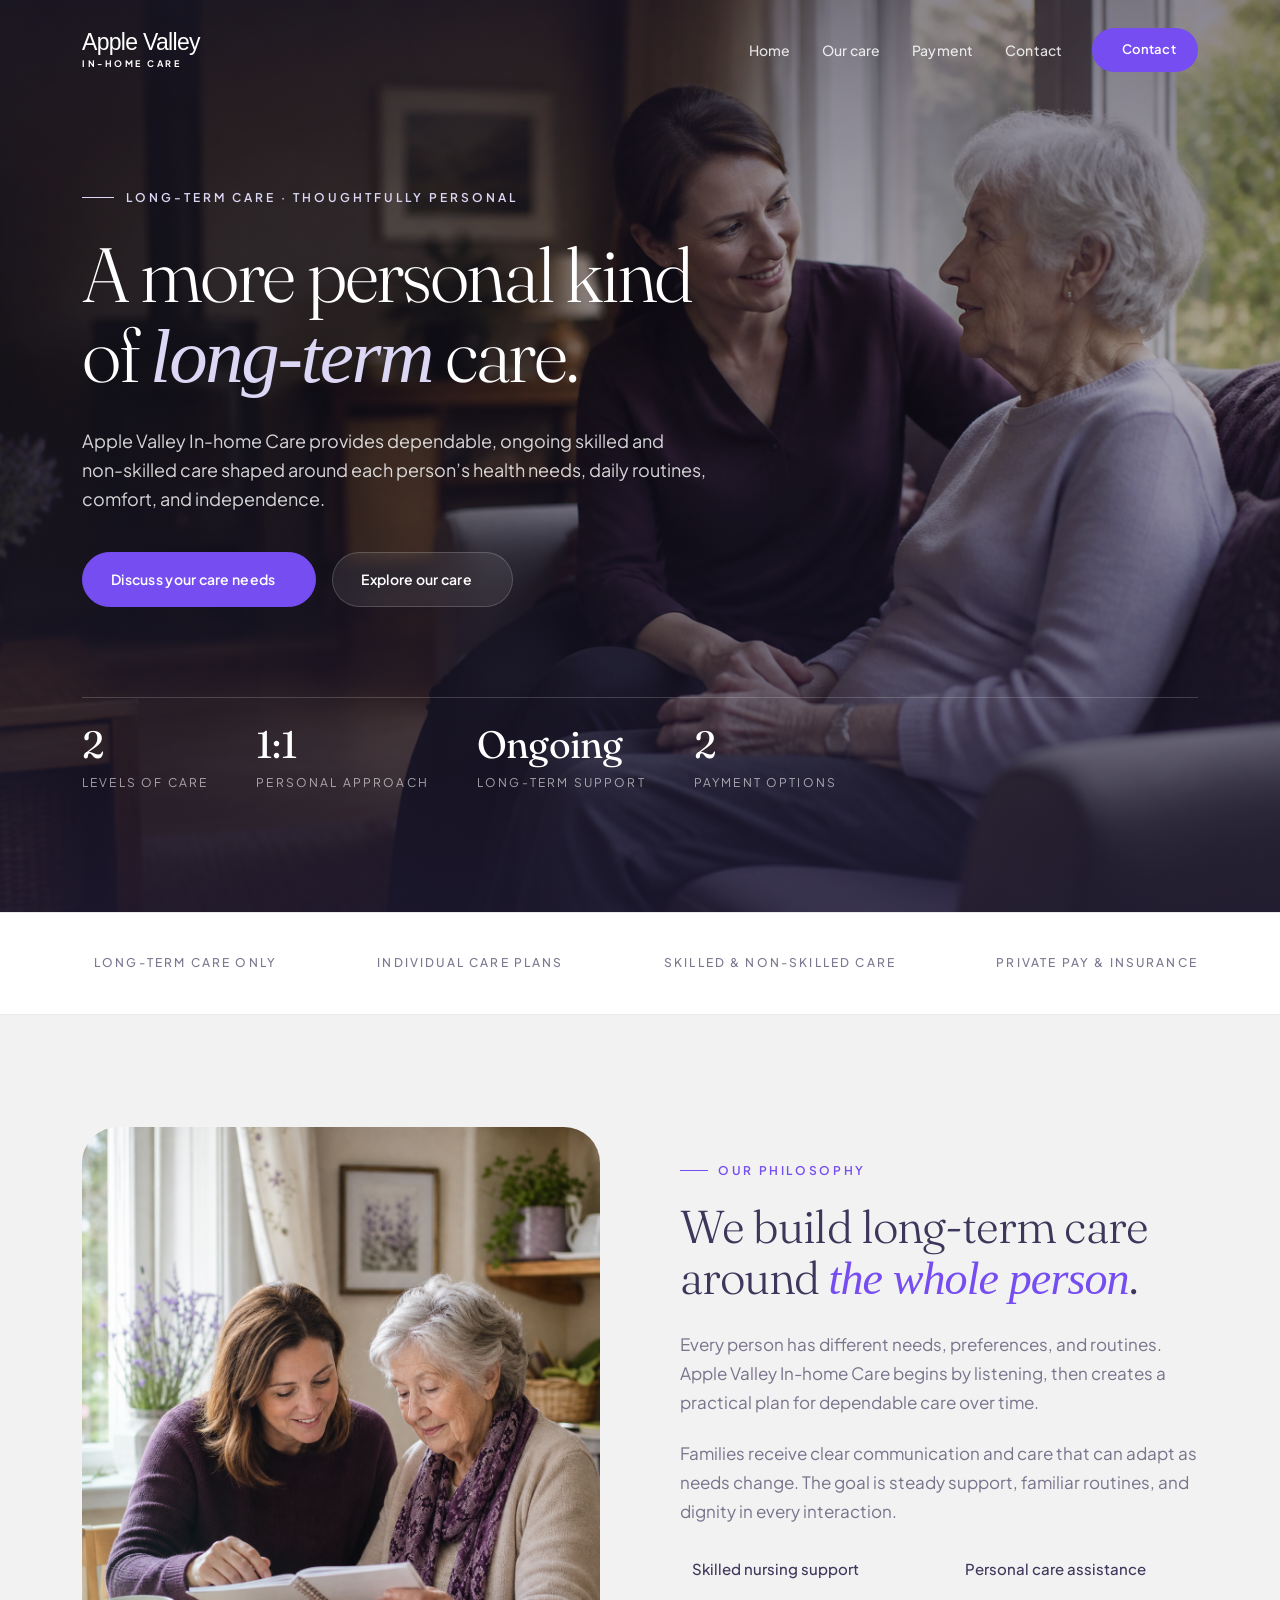
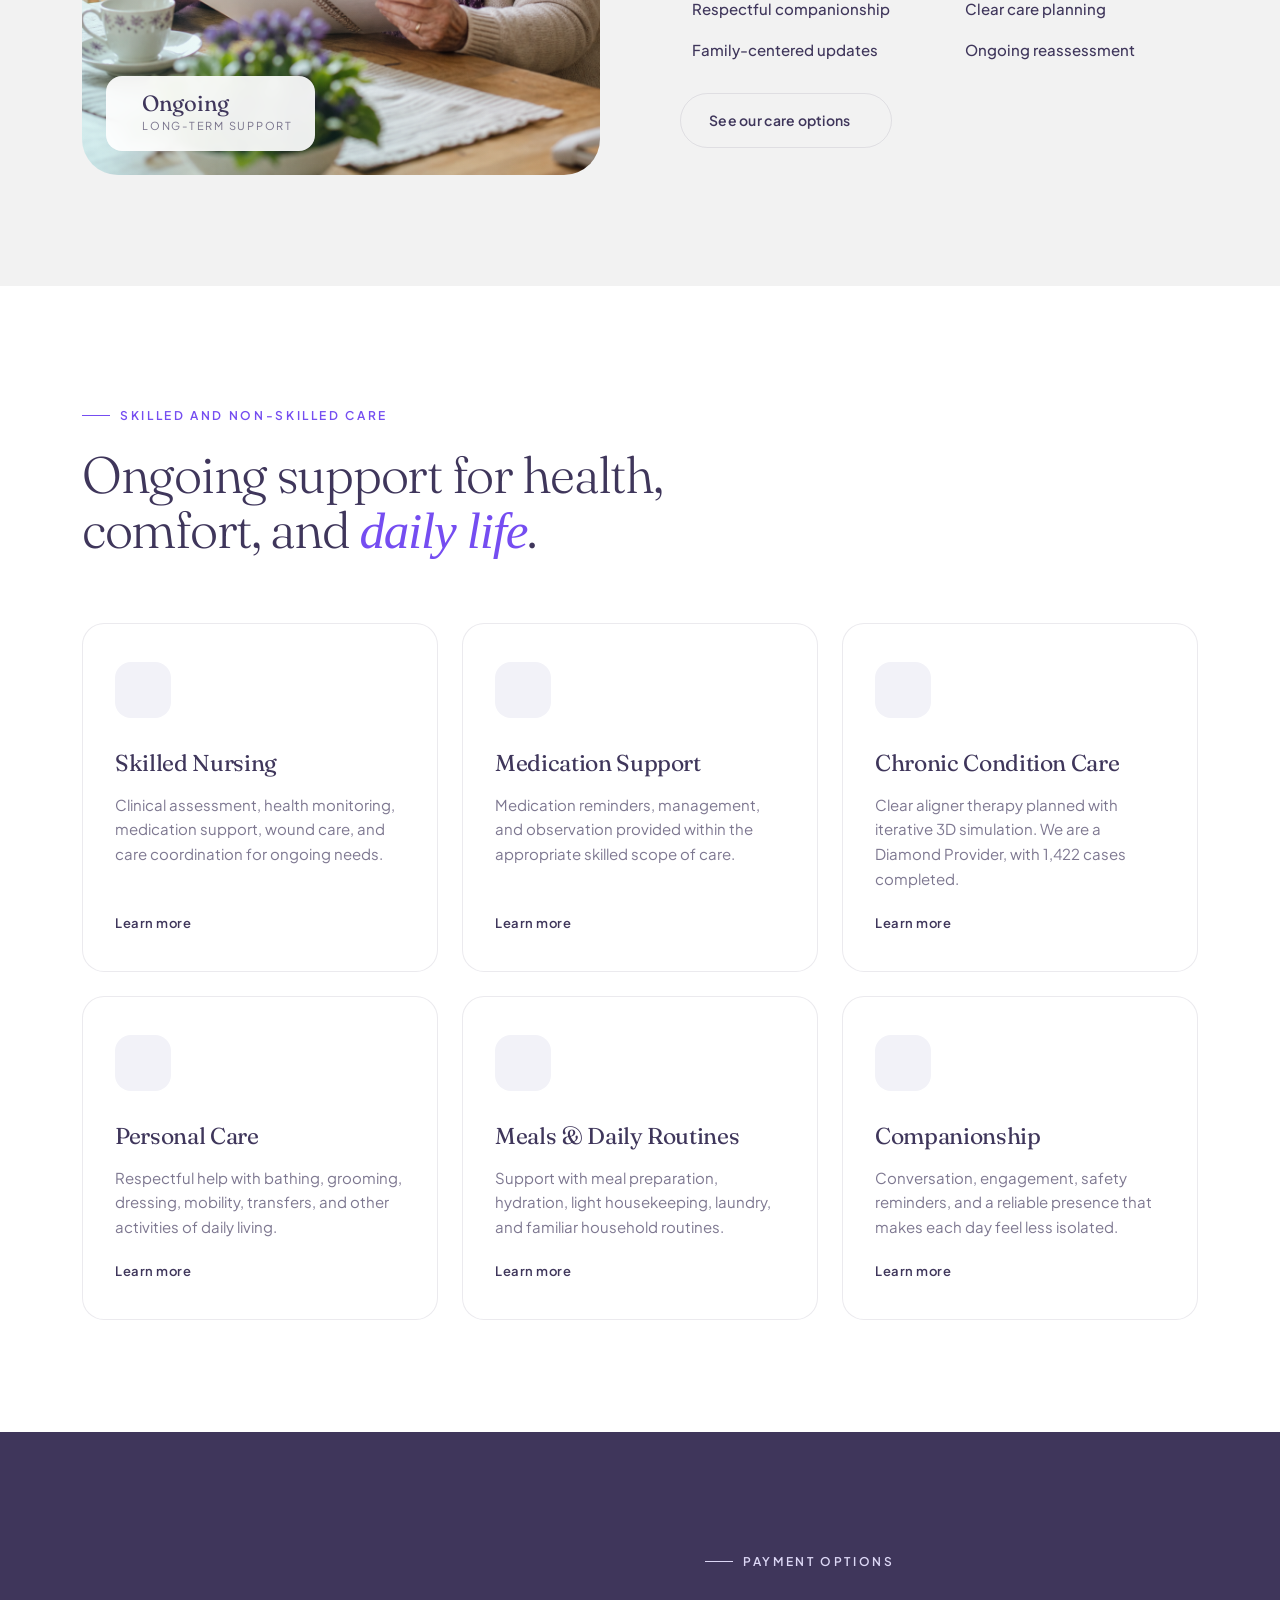
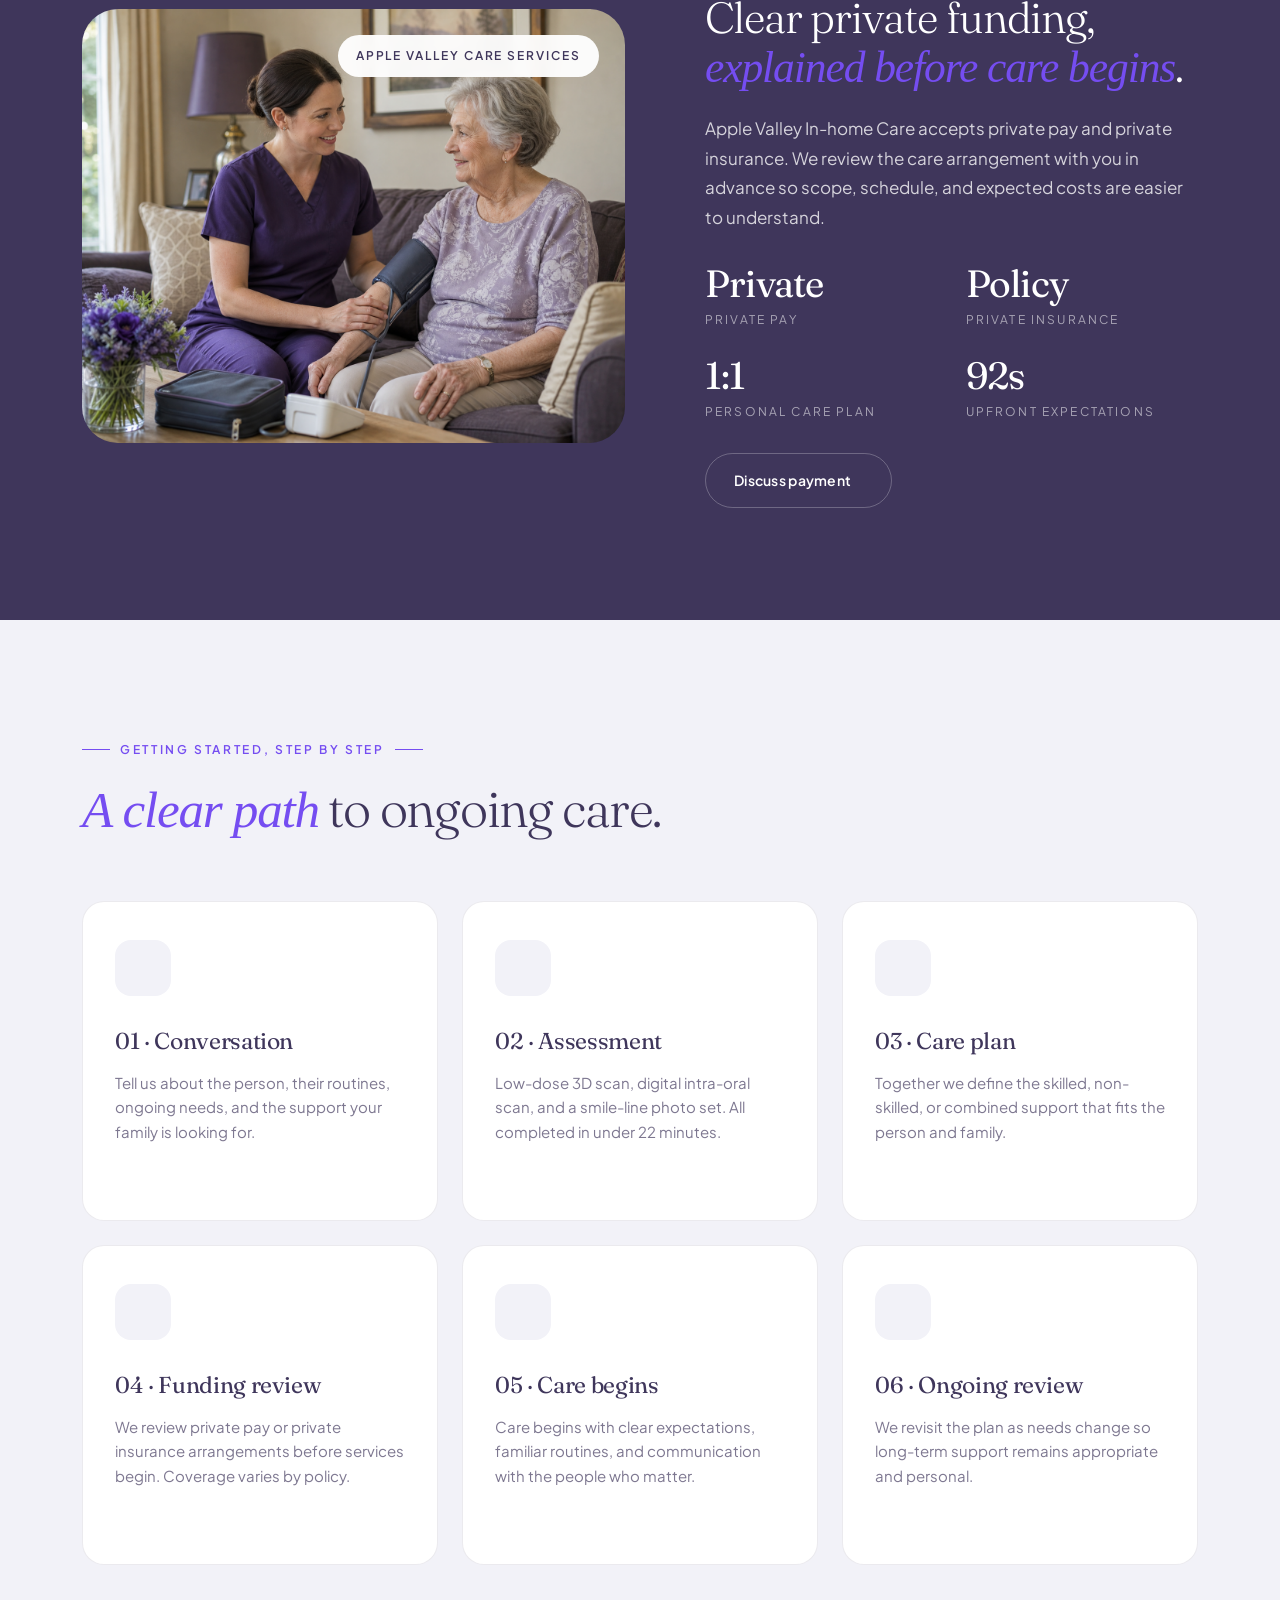
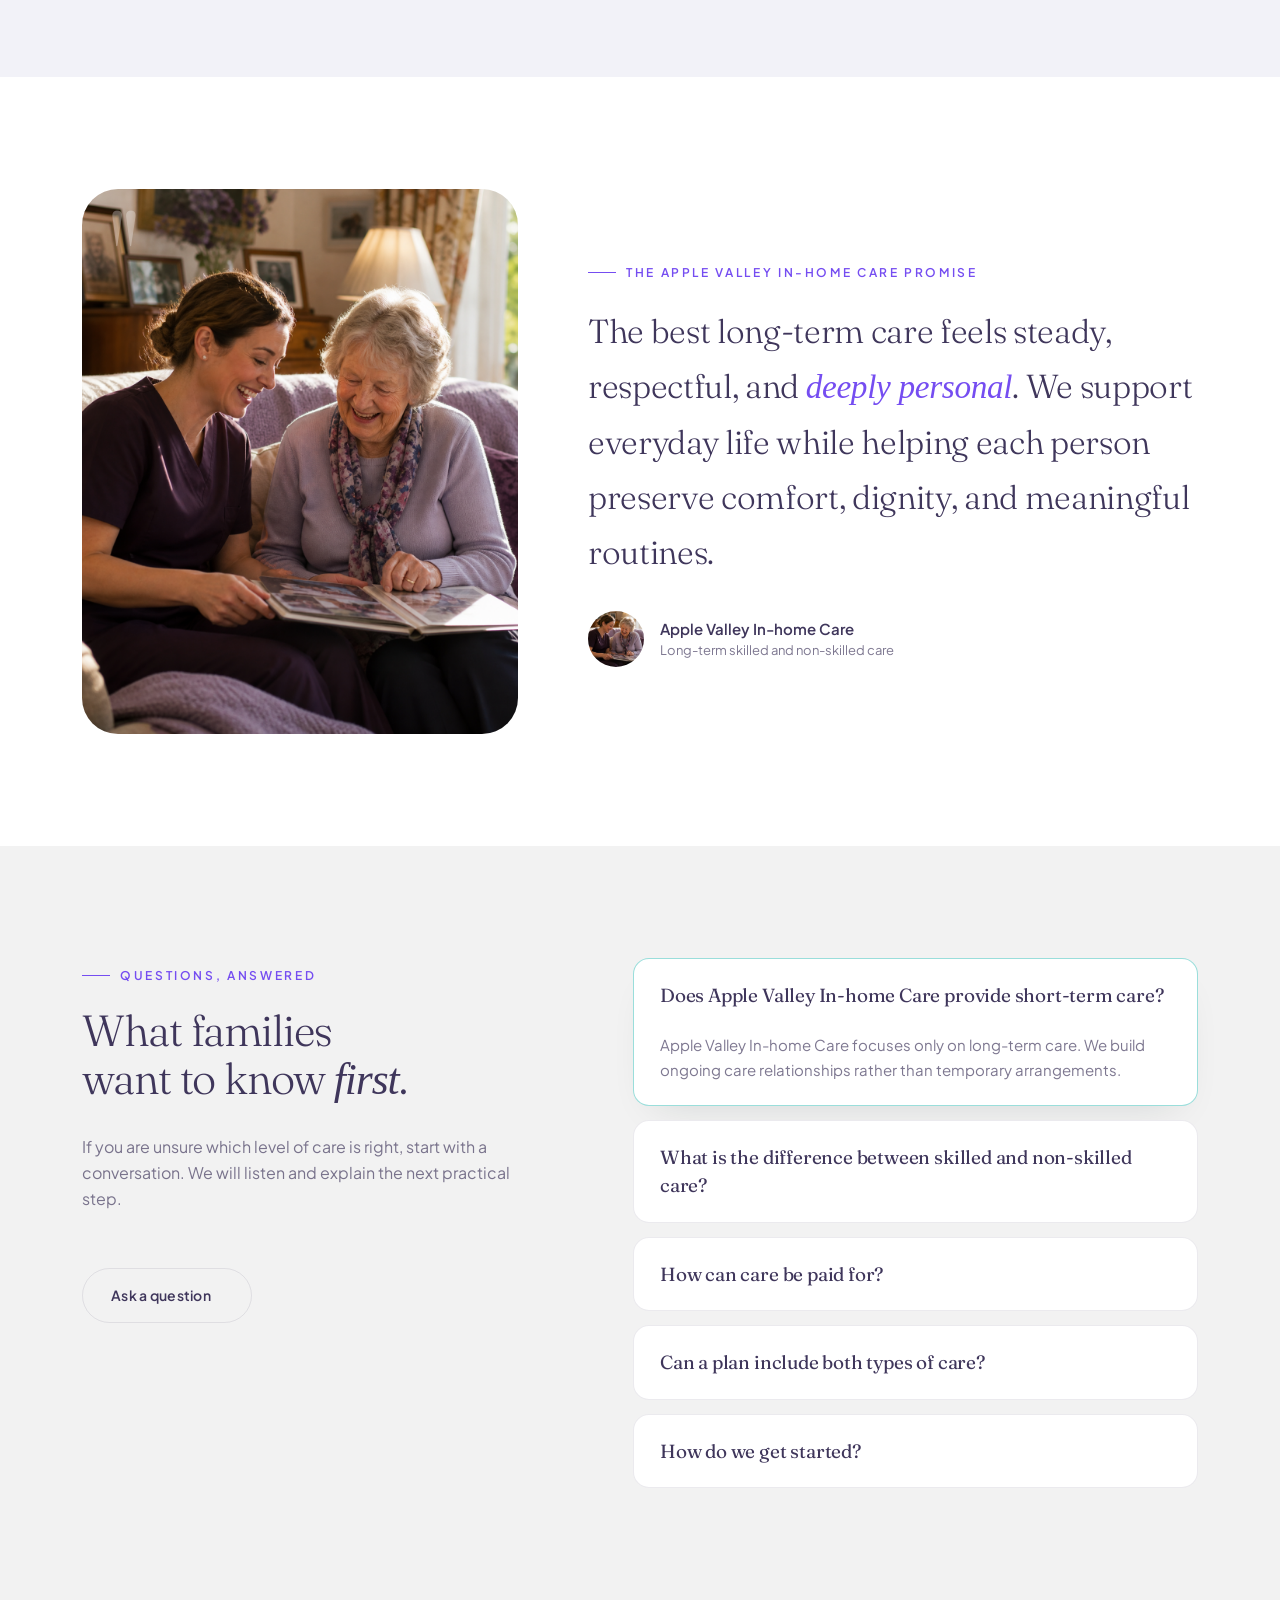
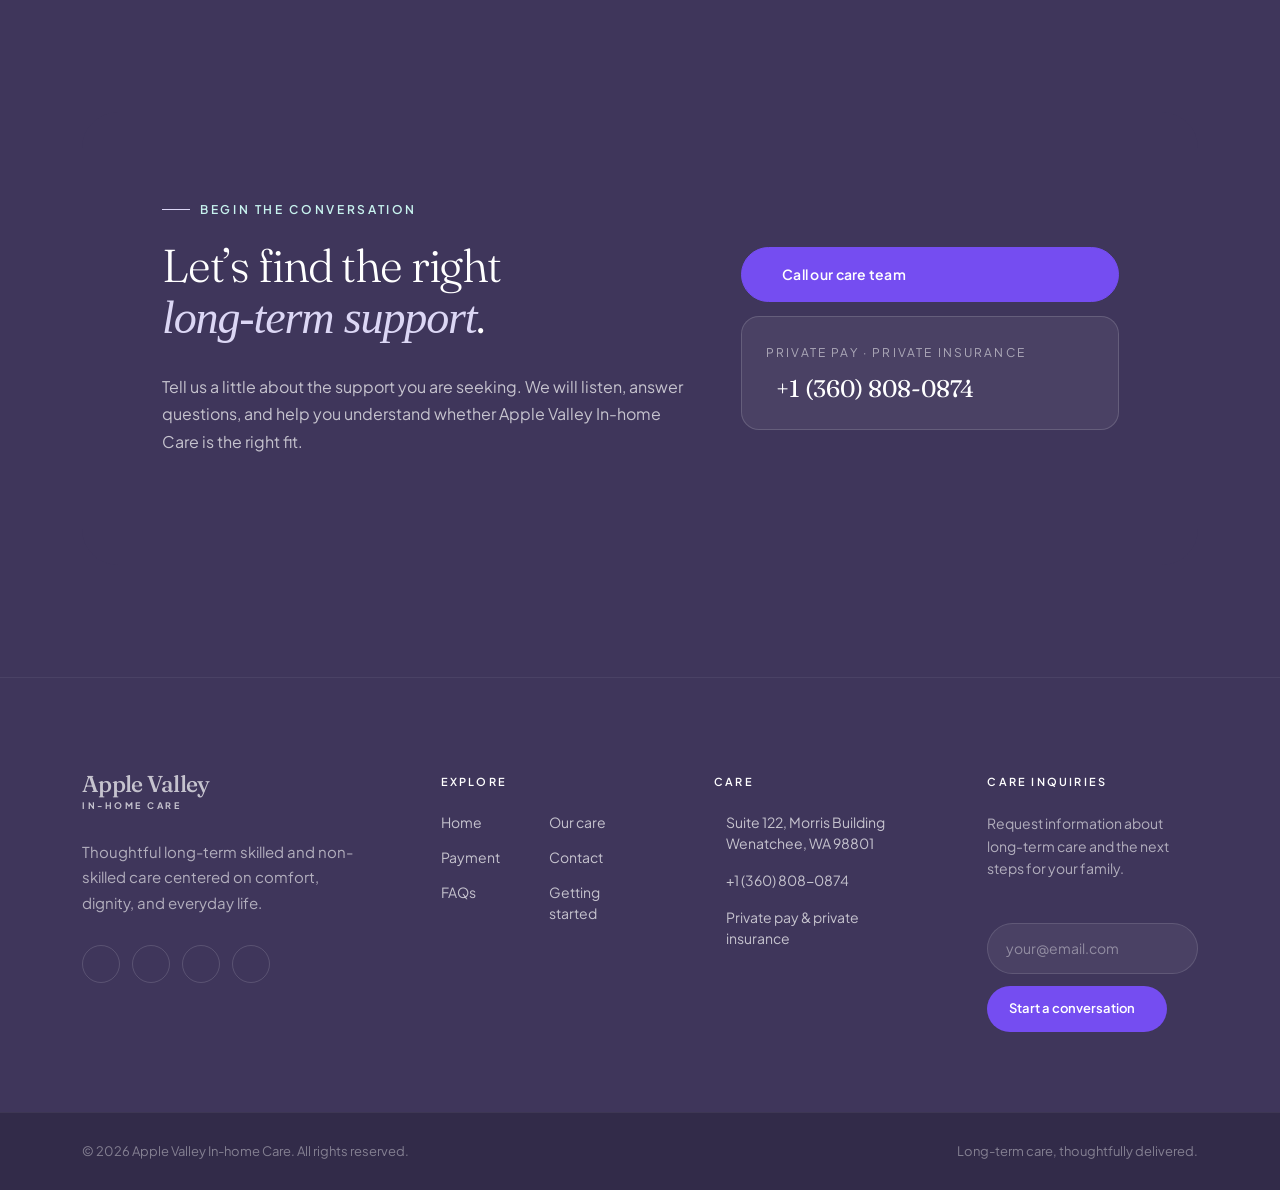
==== commit 3101c91d: "Update branding references from Elmwood Cottage to Apple Valley In-home Care" ====
--- a/index.html
+++ b/index.html
@@ -3,15 +3,15 @@
 <head>
   <meta charset="UTF-8">
   <meta name="viewport" content="width=device-width, initial-scale=1.2">
-  <title>Elmwood Cottage | Long-Term Skilled & Personal Care</title>
-  <meta name="description" content="Elmwood Cottage provides thoughtful long-term skilled and non-skilled care through private pay and private insurance.">
+  <title>Apple Valley In-home Care | Long-Term Skilled & Personal Care</title>
+  <meta name="description" content="Apple Valley In-home Care provides thoughtful long-term skilled and non-skilled care through private pay and private insurance.">
   <meta name="author" content="SemiColonWeb">
   <meta name="robots" content="index, follow">
   <link rel="canonical" href="#home">
   <meta property="og:type" content="website">
   <meta property="og:url" content="demo-dental-clinic.html">
-  <meta property="og:title" content="Elmwood Cottage | Long-Term Skilled & Personal Care">
-  <meta property="og:description" content="Elmwood Cottage provides thoughtful long-term skilled and non-skilled care through private pay and private insurance.">
+  <meta property="og:title" content="Apple Valley In-home Care | Long-Term Skilled & Personal Care">
+  <meta property="og:description" content="Apple Valley In-home Care provides thoughtful long-term skilled and non-skilled care through private pay and private insurance.">
   <meta property="og:image" content="demos/dental-clinic/images/elmwood-hero.png">
   <meta property="og:image:width" content="1200">
   <meta property="og:image:height" content="632">
@@ -19,8 +19,8 @@
   <meta property="og:site_name" content="Canvas">
   <meta name="twitter:card" content="summary_large_image">
   <meta name="twitter:url" content="demo-dental-clinic.html">
-  <meta name="twitter:title" content="Elmwood Cottage | Long-Term Skilled & Personal Care">
-  <meta name="twitter:description" content="Elmwood Cottage provides thoughtful long-term skilled and non-skilled care through private pay and private insurance.">
+  <meta name="twitter:title" content="Apple Valley In-home Care | Long-Term Skilled & Personal Care">
+  <meta name="twitter:description" content="Apple Valley In-home Care provides thoughtful long-term skilled and non-skilled care through private pay and private insurance.">
   <meta name="twitter:image" content="demos/dental-clinic/images/elmwood-hero.png">
   <link rel="icon" type="image/png" href="https://canvasbuilder.co/canvashtml/favicon.png">
   <link rel="apple-touch-icon" href="https://canvasbuilder.co/canvashtml/apple-touch-icon.png">
@@ -33,7 +33,7 @@
   <link rel="stylesheet" href="demos/dental-clinic/dental-clinic.css">
   <link rel="stylesheet" href="css/custom.css">
   <script type="application/ld+json">
-    {"@context":"https://schema.org","@type":"MedicalBusiness","name":"Elmwood Cottage","description":"Long-term skilled and non-skilled care funded through private pay and private insurance.","telephone":"+1-360-808-0874","address":{"@type":"PostalAddress","streetAddress":"Suite 122, Morris Building","addressLocality":"Wenatchee","addressRegion":"WA","postalCode":"98801","addressCountry":"US"},"paymentAccepted":"Private pay, Private insurance"}
+    {"@context":"https://schema.org","@type":"MedicalBusiness","name":"Apple Valley In-home Care","description":"Long-term skilled and non-skilled care funded through private pay and private insurance.","telephone":"+1-360-808-0874","address":{"@type":"PostalAddress","streetAddress":"Suite 122, Morris Building","addressLocality":"Wenatchee","addressRegion":"WA","postalCode":"98801","addressCountry":"US"},"paymentAccepted":"Private pay, Private insurance"}
   </script>
   <script type="application/ld+json">
     {
@@ -41,10 +41,10 @@
       "@type": "FAQPage",
       "mainEntity": [{
           "@type": "Question",
-          "name": "Does Elmwood Cottage provide short-term care?",
+          "name": "Does Apple Valley In-home Care provide short-term care?",
           "acceptedAnswer": {
             "@type": "Answer",
-            "text": "Elmwood Cottage focuses only on long-term care. We build ongoing care relationships rather than temporary arrangements."
+            "text": "Apple Valley In-home Care focuses only on long-term care. We build ongoing care relationships rather than temporary arrangements."
           }
         },
         {
@@ -76,7 +76,7 @@
         <div class="container">
           <div class="header-row">
             <div id="logo">
-              <a href="#home" class="elmwood-brand"><strong>Elmwood</strong><span>Cottage</span></a>
+              <a href="#home" class="elmwood-brand"><strong>Apple Valley</strong><span>In-home Care</span></a>
             </div>
             <div class="primary-menu-trigger">
               <button class="cnvs-hamburger" type="button" title="Open Mobile Menu">
@@ -113,7 +113,7 @@
       <div class="container">
         <span class="cv-hero-eyebrow">Long-term care · Thoughtfully personal</span>
         <h1>A more personal kind of <em>long-term</em> care.</h1>
-        <p class="cv-lead">Elmwood Cottage provides dependable, ongoing skilled and non-skilled care shaped around each person’s health needs, daily routines, comfort, and independence.</p>
+        <p class="cv-lead">Apple Valley In-home Care provides dependable, ongoing skilled and non-skilled care shaped around each person’s health needs, daily routines, comfort, and independence.</p>
         <div class="cv-hero-ctas">
           <a href="#contact" class="cv-btn cv-hero-dark">Discuss your care needs <i class="bi bi-arrow-right"></i></a>
           <a href="#services" class="cv-btn cv-hero-light">Explore our care <i class="bi bi-arrow-up-right"></i></a>
@@ -165,7 +165,7 @@
               <div class="cv-story-body" data-animate="fadeInUp" data-delay="150">
                 <span class="cv-eyebrow">Our philosophy</span>
                 <h2>We build long-term care around <em>the whole person</em>.</h2>
-                <p>Every person has different needs, preferences, and routines. Elmwood Cottage begins by listening, then creates a practical plan for dependable care over time.</p>
+                <p>Every person has different needs, preferences, and routines. Apple Valley In-home Care begins by listening, then creates a practical plan for dependable care over time.</p>
                 <p>Families receive clear communication and care that can adapt as needs change. The goal is steady support, familiar routines, and dignity in every interaction.</p>
                 <ul class="cv-story-list">
                   <li><i class="bi bi-check-circle"></i> Skilled nursing support</li>
@@ -233,12 +233,12 @@
             <div class="cv-feature">
               <div class="cv-feature-img" data-animate="fadeInUp">
                 <img src="demos/dental-clinic/images/elmwood-skilled-care.png" alt="A home-care nurse checking an elderly woman's blood pressure" width="1400" height="1120" loading="lazy">
-                <div class="cv-feature-img-badge">Elmwood Cottage care</div>
+                <div class="cv-feature-img-badge">Apple Valley care services</div>
               </div>
               <div class="cv-feature-body" data-animate="fadeInUp" data-delay="150">
                 <span class="cv-eyebrow">Payment options</span>
                 <h2>Clear private funding, <em>explained before care begins</em>.</h2>
-                <p>Elmwood Cottage accepts private pay and private insurance. We review the care arrangement with you in advance so scope, schedule, and expected costs are easier to understand.</p>
+                <p>Apple Valley In-home Care accepts private pay and private insurance. We review the care arrangement with you in advance so scope, schedule, and expected costs are easier to understand.</p>
                 <div class="cv-feature-stats">
                   <div>
                     <div class="num">Private</div><span class="lbl">Private pay</span>
@@ -307,12 +307,12 @@
                 <img src="demos/dental-clinic/images/elmwood-companionship.png" alt="A caregiver and an elderly woman sharing a photo album at home" width="1120" height="1400" loading="lazy">
               </div>
               <div data-animate="fadeInUp" data-delay="150">
-                <span class="cv-eyebrow">The Elmwood Cottage promise</span>
+                <span class="cv-eyebrow">The Apple Valley In-home Care promise</span>
                 <p class="cv-quote-text">The best long-term care feels steady, respectful, and <em>deeply personal</em>. We support everyday life while helping each person preserve comfort, dignity, and meaningful routines.</p>
                 <div class="cv-quote-author">
-                  <img src="demos/dental-clinic/images/elmwood-companionship.png" alt="Elmwood Cottage companionship care" width="120" height="120" loading="lazy">
+                  <img src="demos/dental-clinic/images/elmwood-companionship.png" alt="Apple Valley In-home Care companionship care" width="120" height="120" loading="lazy">
                   <div class="meta">
-                    <span class="name">Elmwood Cottage</span>
+                    <span class="name">Apple Valley In-home Care</span>
                     <span class="role">Long-term skilled and non-skilled care</span>
                   </div>
                 </div>
@@ -332,8 +332,8 @@
               </div>
               <div class="cv-faq-list" data-animate="fadeInUp" data-delay="150">
                 <details class="cv-faq-item" open>
-                  <summary>Does Elmwood Cottage provide short-term care? <i class="bi bi-plus-lg"></i></summary>
-                  <div class="answer">Elmwood Cottage focuses only on long-term care. We build ongoing care relationships rather than temporary arrangements.</div>
+                  <summary>Does Apple Valley In-home Care provide short-term care? <i class="bi bi-plus-lg"></i></summary>
+                  <div class="answer">Apple Valley In-home Care focuses only on long-term care. We build ongoing care relationships rather than temporary arrangements.</div>
                 </details>
                 <details class="cv-faq-item">
                   <summary>What is the difference between skilled and non-skilled care? <i class="bi bi-plus-lg"></i></summary>
@@ -341,7 +341,7 @@
                 </details>
                 <details class="cv-faq-item">
                   <summary>How can care be paid for? <i class="bi bi-plus-lg"></i></summary>
-                  <div class="answer">Elmwood Cottage accepts private pay and private insurance. Coverage, authorization, deductibles, and out-of-pocket costs vary by policy.</div>
+                  <div class="answer">Apple Valley In-home Care accepts private pay and private insurance. Coverage, authorization, deductibles, and out-of-pocket costs vary by policy.</div>
                 </details>
                 <details class="cv-faq-item">
                   <summary>Can a plan include both types of care? <i class="bi bi-plus-lg"></i></summary>
@@ -362,7 +362,7 @@
               <div data-animate="fadeInUp">
                 <span class="cv-eyebrow" style="color: #C7F2EE;">Begin the conversation</span>
                 <h2>Let’s find the right <em>long-term support</em>.</h2>
-                <p>Tell us a little about the support you are seeking. We will listen, answer questions, and help you understand whether Elmwood Cottage is the right fit.</p>
+                <p>Tell us a little about the support you are seeking. We will listen, answer questions, and help you understand whether Apple Valley In-home Care is the right fit.</p>
               </div>
               <div class="cv-cta-actions" data-animate="fadeInUp" data-delay="150">
                 <a href="tel:+13608080874" class="cv-btn cv-hero-dark"><i class="bi bi-telephone"></i> Call our care team</a>
@@ -382,7 +382,7 @@
       <div class="container">
         <div class="row" style="display:grid; grid-template-columns: 1.4fr 1fr 1fr 1.1fr; gap: 60px; align-items: start;">
           <div class="cv-footer-brand">
-            <a href="#home" class="elmwood-brand elmwood-brand-footer"><strong>Elmwood</strong><span>Cottage</span></a>
+            <a href="#home" class="elmwood-brand elmwood-brand-footer"><strong>Apple Valley</strong><span>In-home Care</span></a>
             <p>Thoughtful long-term skilled and non-skilled care centered on comfort, dignity, and everyday life.</p>
             <div class="cv-footer-social">
               <a href="#" aria-label="Instagram"><i class="bi bi-instagram"></i></a>
@@ -421,7 +421,7 @@
       <div id="copyrights">
         <div class="container">
           <div style="display:flex; justify-content:space-between; align-items:center; flex-wrap:wrap; gap:14px;">
-            <div>© 2026 Elmwood Cottage. All rights reserved.</div>
+            <div>© 2026 Apple Valley In-home Care. All rights reserved.</div>
             <div>Long-term care, thoughtfully delivered.</div>
           </div>
         </div>
@@ -433,3 +433,4 @@
   <script src="js/functions.bundle.js"></script>
 </body>
 </html>
+
--- a/css/custom.css
+++ b/css/custom.css
@@ -1,6 +1,6 @@
-/* Elmwood Cottage branding. Original template styling and animations remain intact. */
+/* Apple Valley In-home Care branding. Original template styling and animations remain intact. */
 .elmwood-brand { display:flex; flex-direction:column; justify-content:center; color:inherit; font-family:var(--cv-font-display); line-height:.82; text-decoration:none; }
-.elmwood-brand strong { font-size:25px; font-weight:500; letter-spacing:-.03em; }
+.elmwood-brand strong { font-size:23px; font-weight:500; letter-spacing:-.03em; white-space:nowrap; }
 .elmwood-brand span { margin-top:8px; font-family:var(--cv-font-body); font-size:9px; font-weight:700; letter-spacing:.28em; text-transform:uppercase; }
 #header.dark .elmwood-brand,.elmwood-brand-footer { color:#fff; }
 #header:not(.dark) .elmwood-brand { color:var(--cv-ink); }
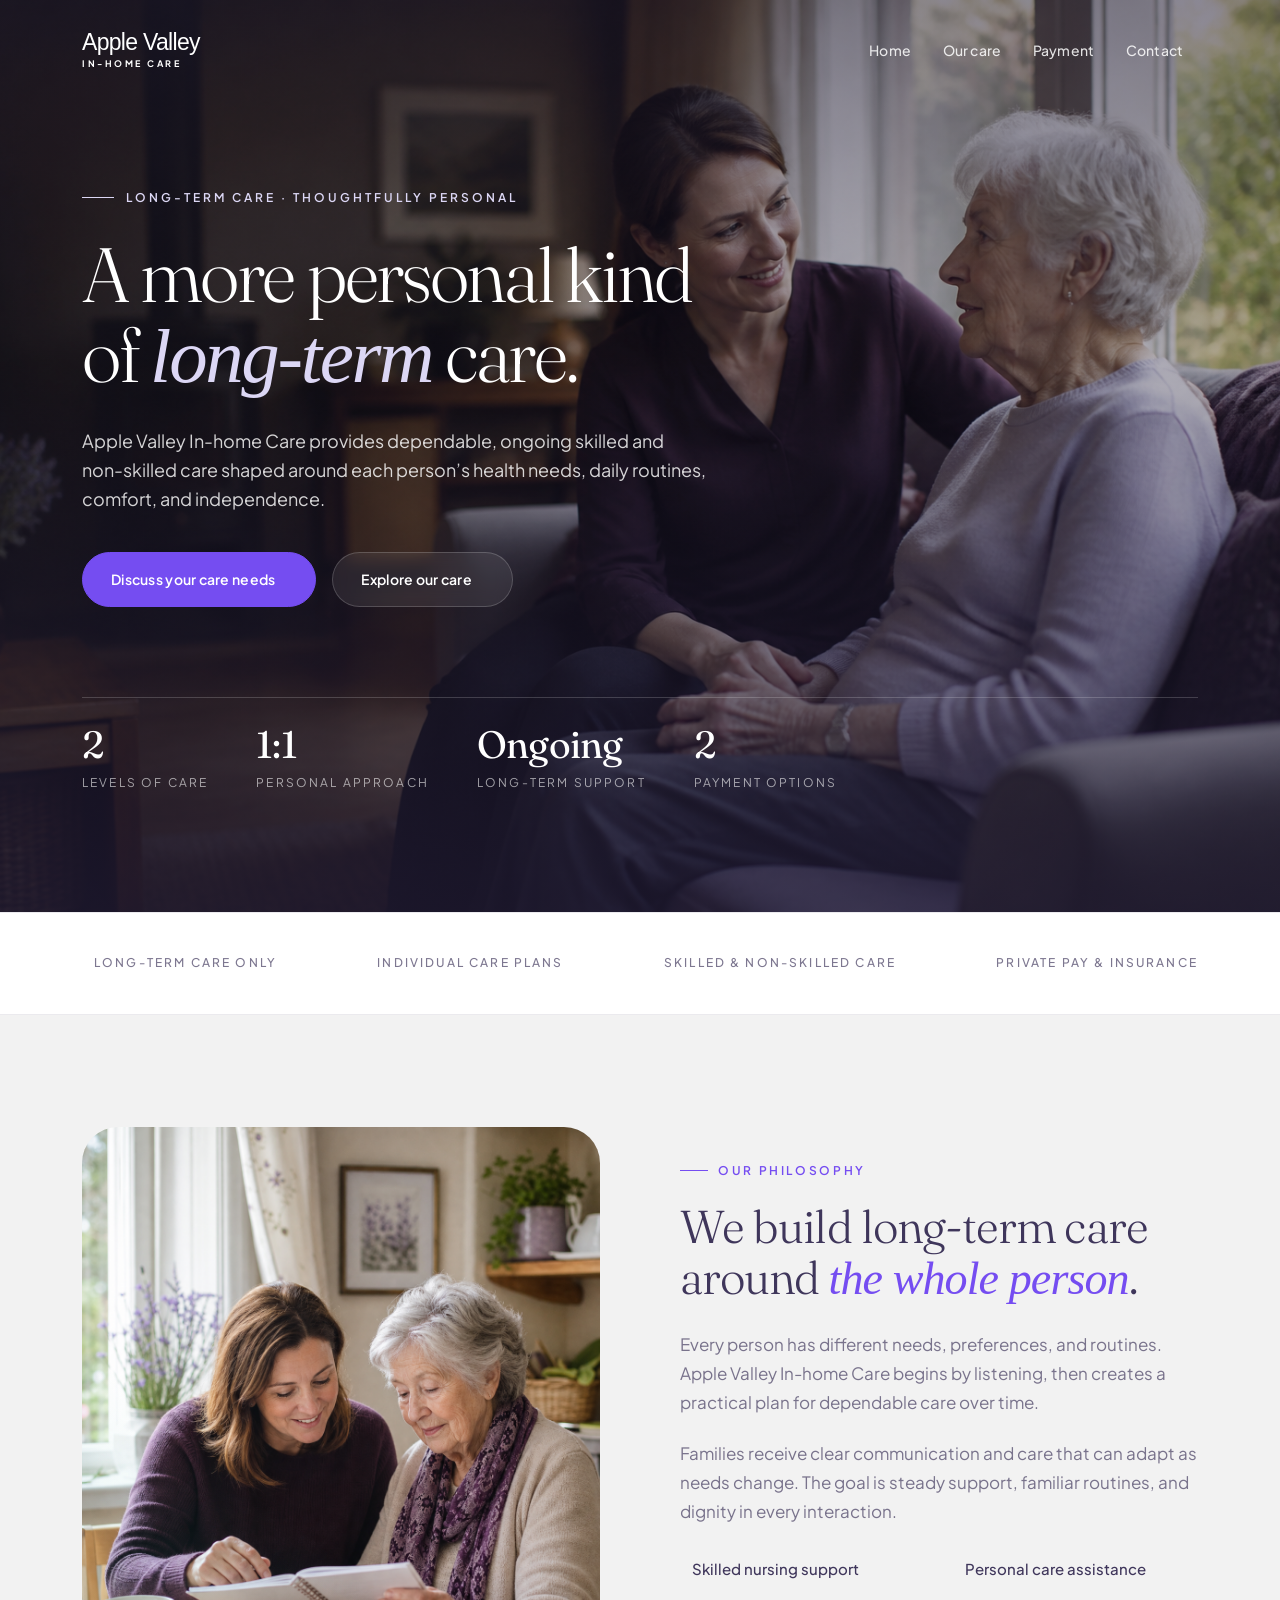
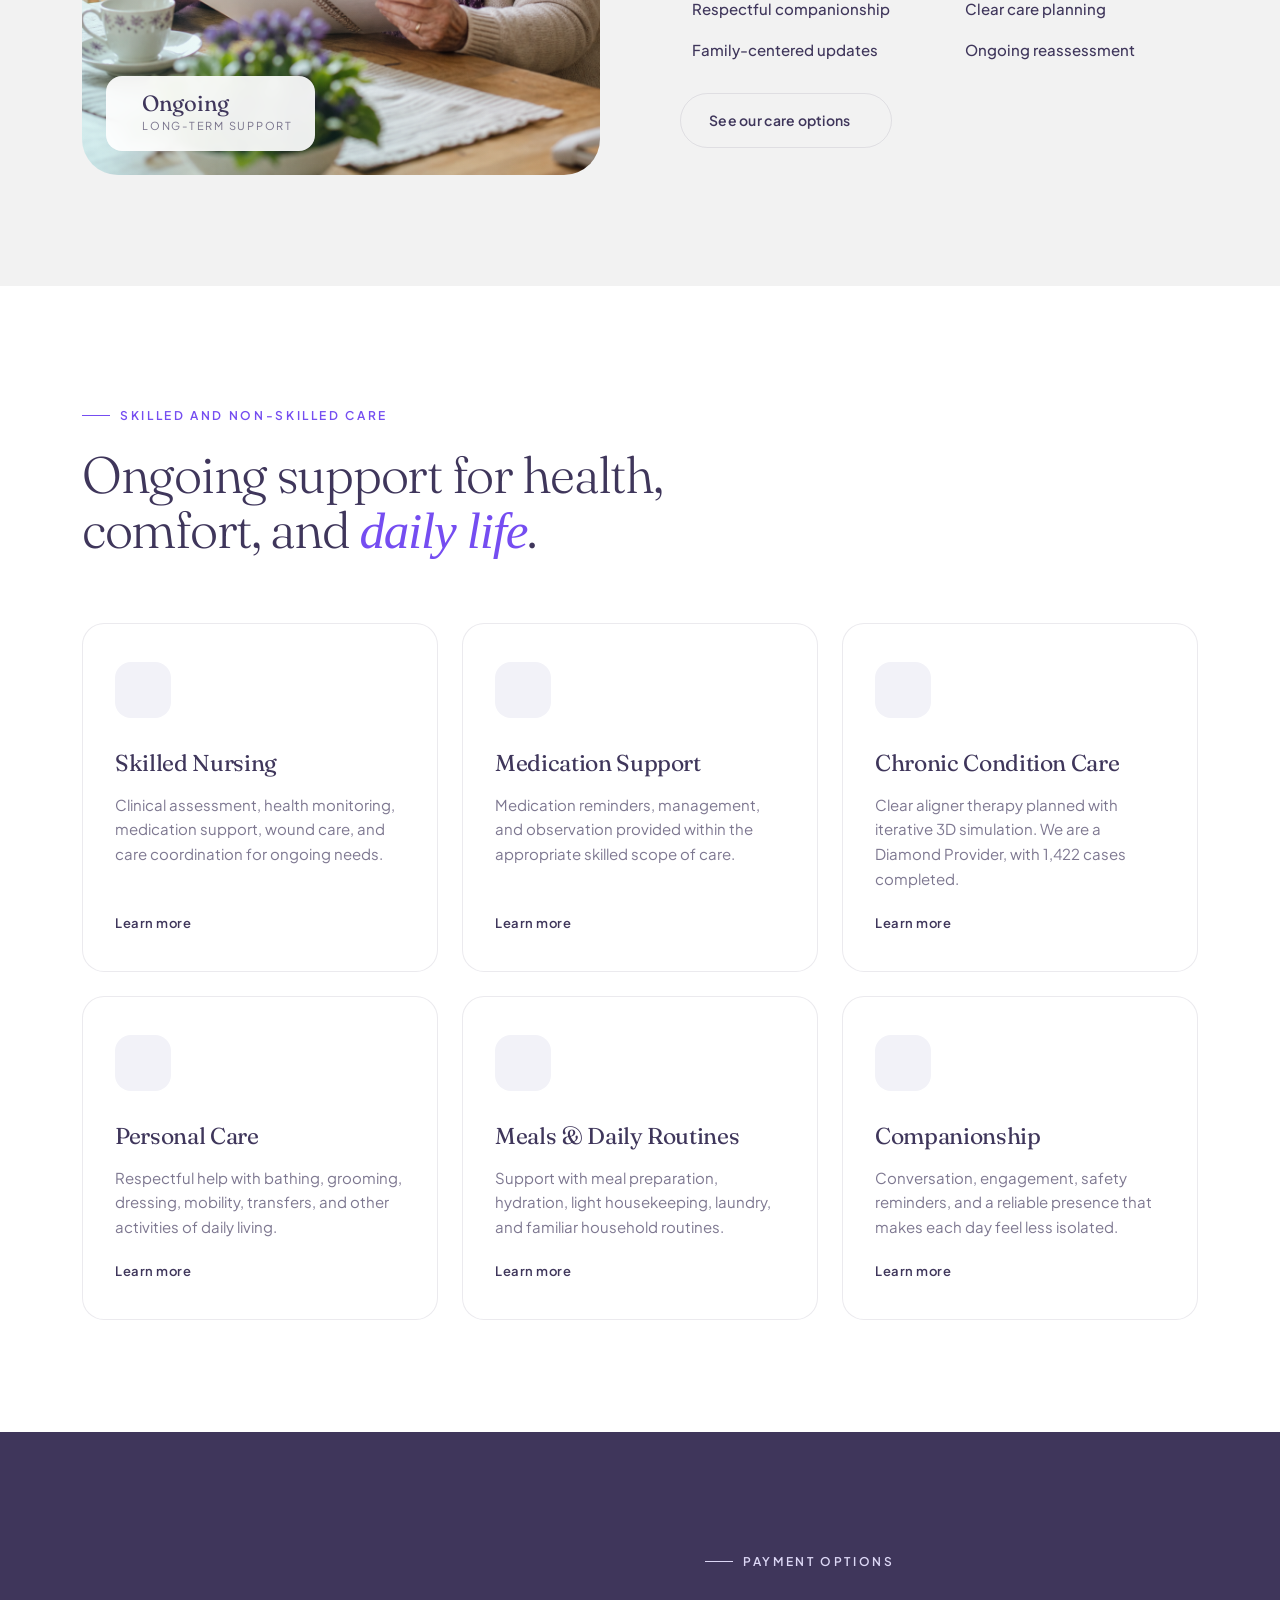
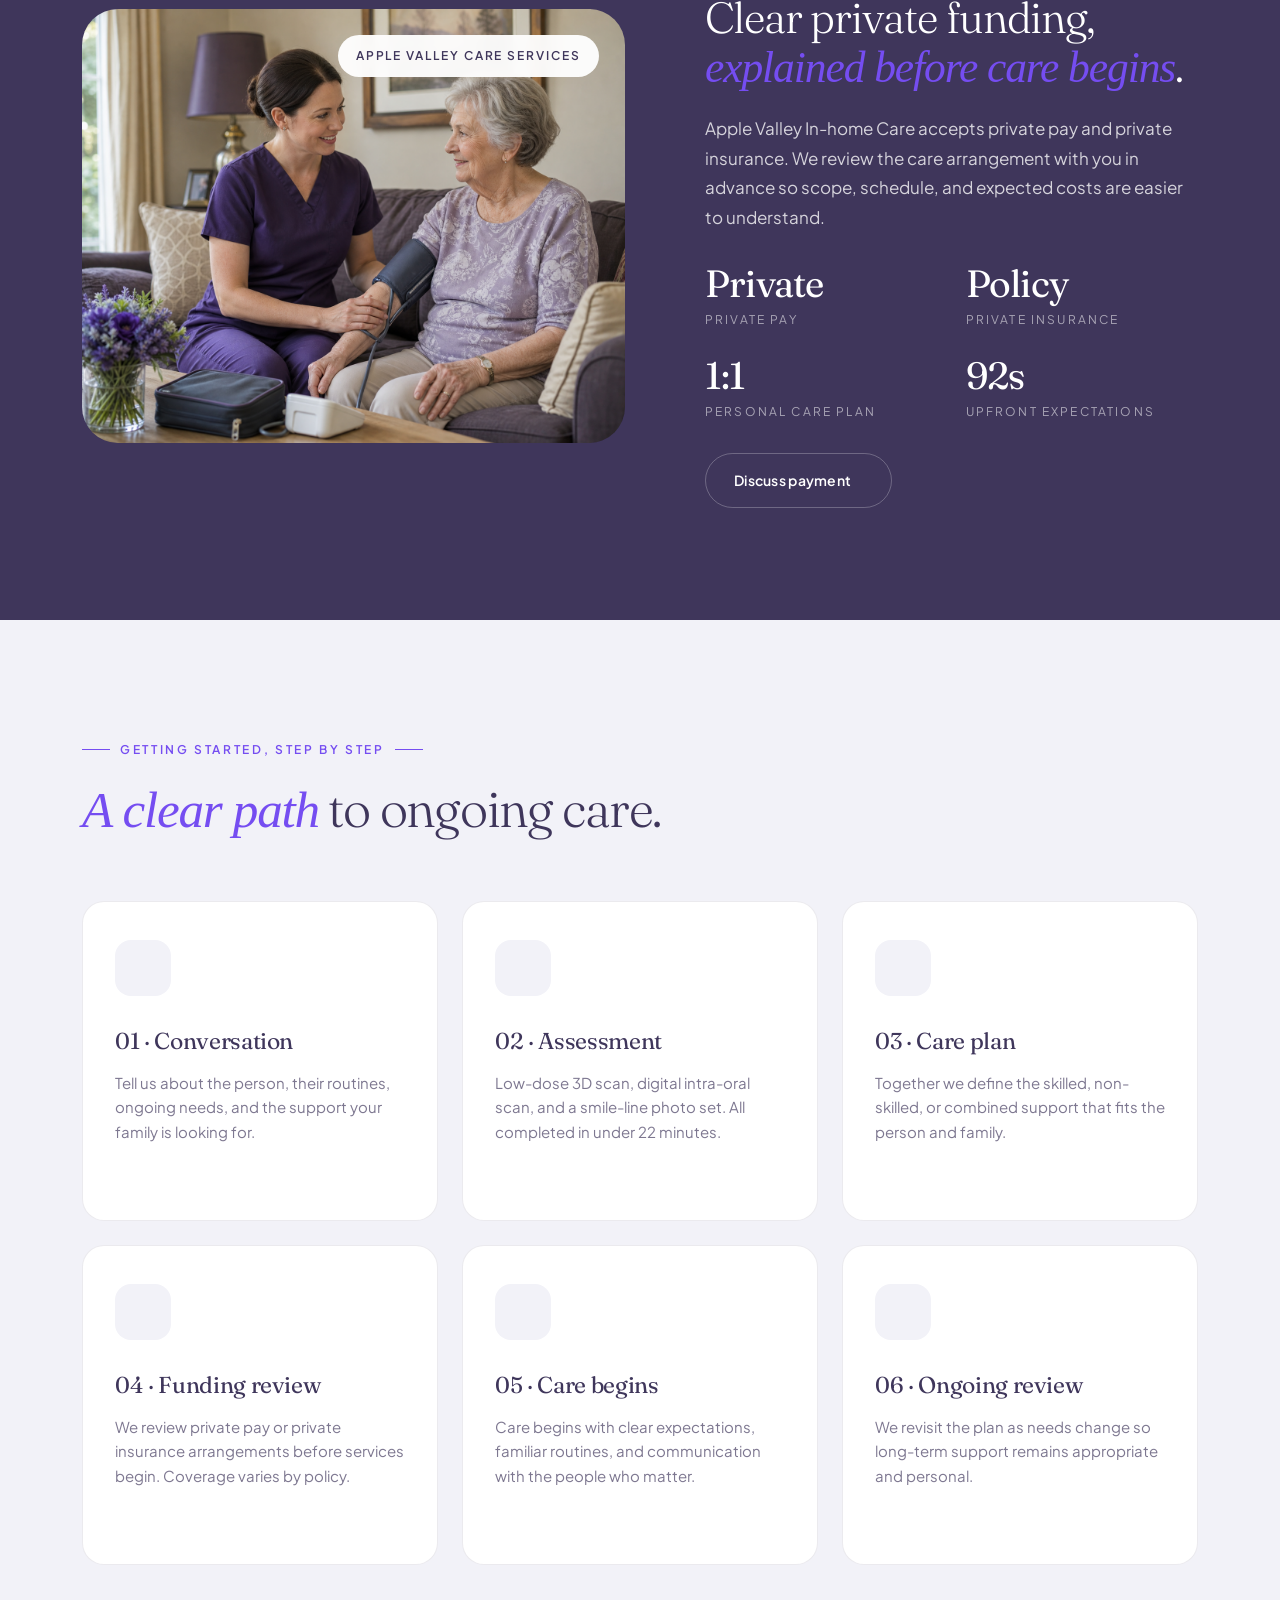
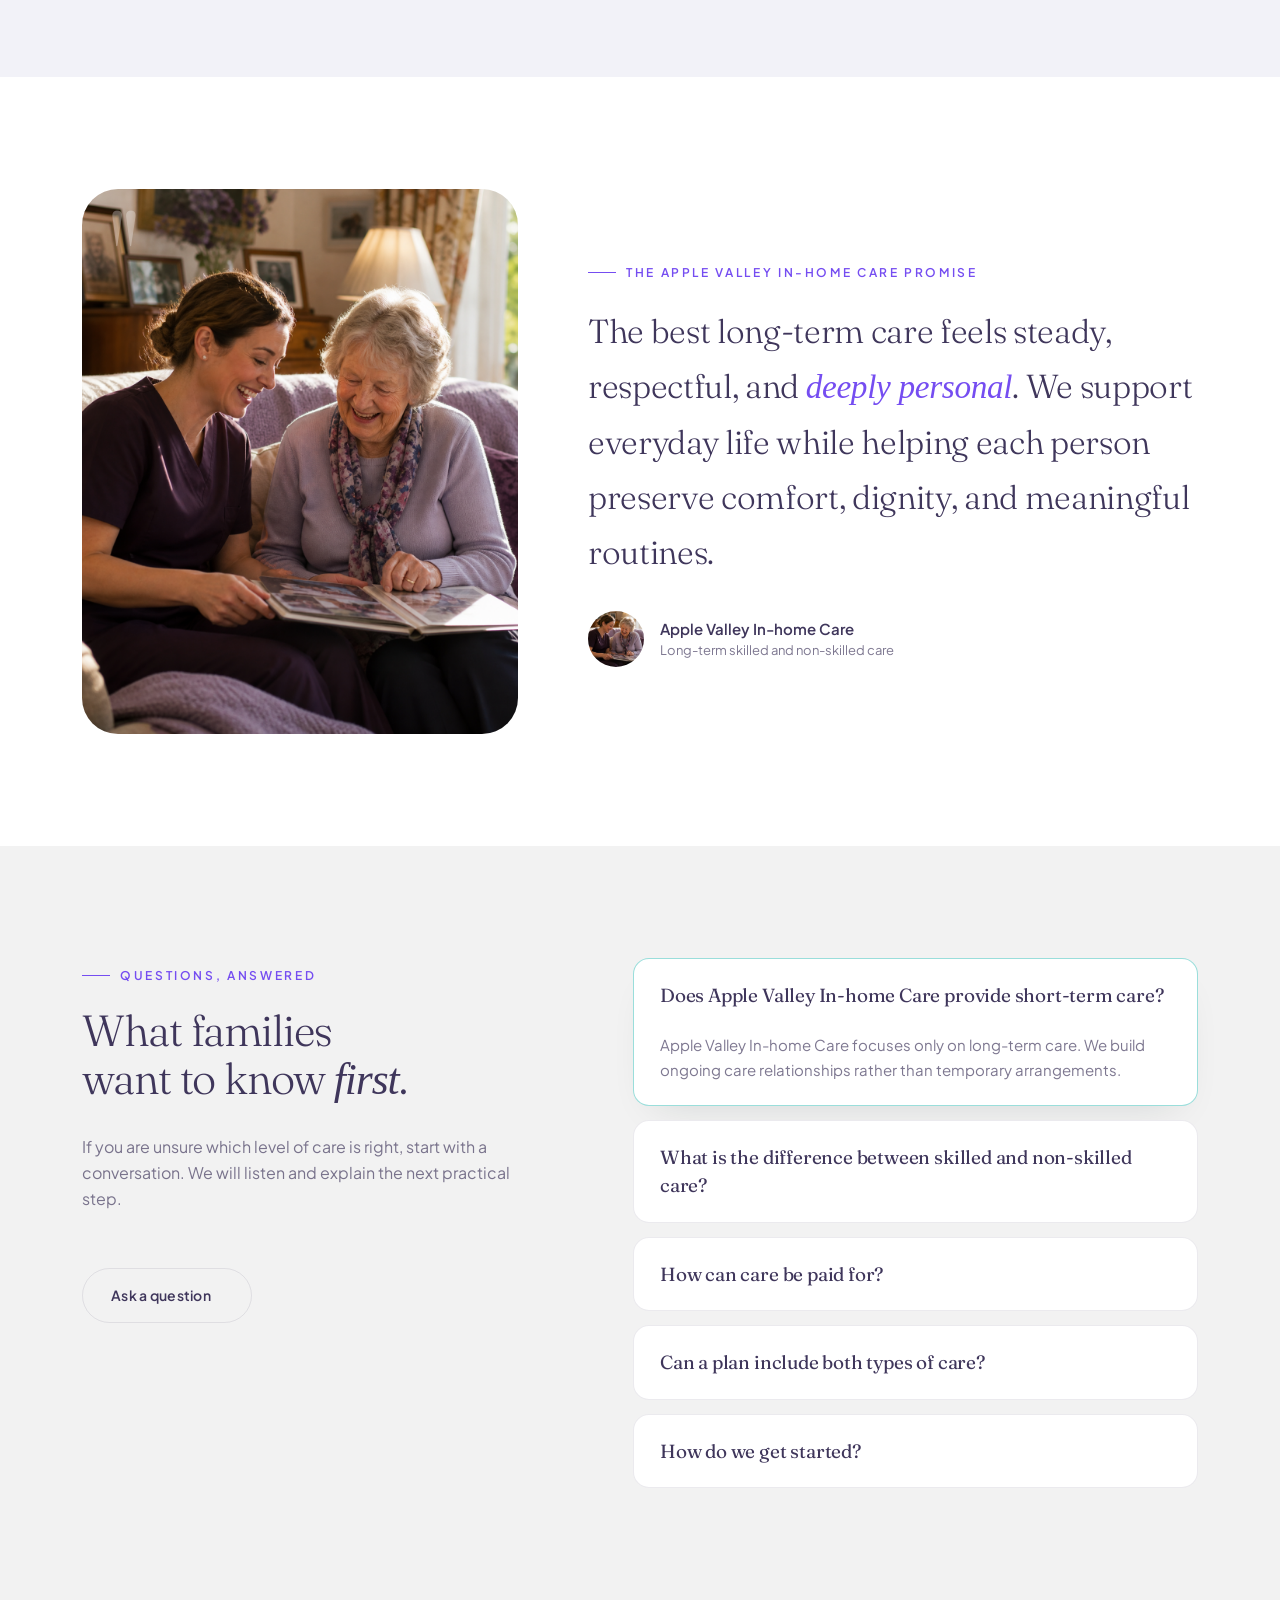
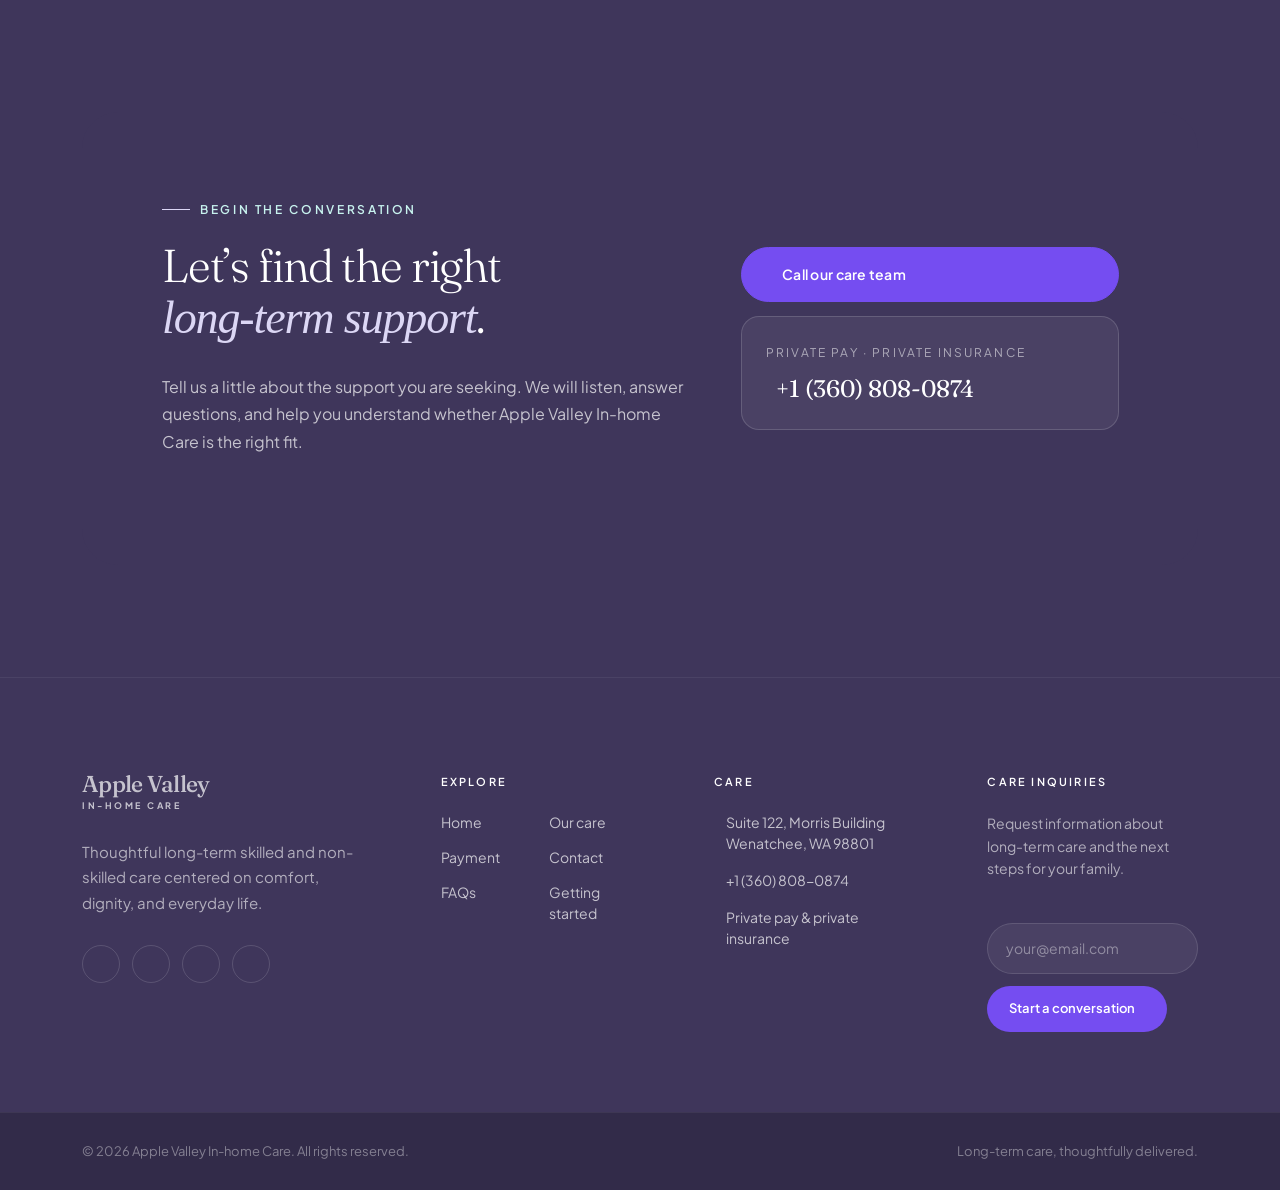
==== commit 0c1ad403: "Improve layout and responsiveness for mobile views; update custom CSS and versioning in HTML files" ====
--- a/index.html
+++ b/index.html
@@ -31,7 +31,7 @@
   <link rel="stylesheet" href="style.css">
   <link rel="stylesheet" href="css/font-icons.css">
   <link rel="stylesheet" href="demos/dental-clinic/dental-clinic.css">
-  <link rel="stylesheet" href="css/custom.css">
+  <link rel="stylesheet" href="css/custom.css?v=20260808-3">
   <script type="application/ld+json">
     {"@context":"https://schema.org","@type":"MedicalBusiness","name":"Apple Valley In-home Care","description":"Long-term skilled and non-skilled care funded through private pay and private insurance.","telephone":"+1-360-808-0874","address":{"@type":"PostalAddress","streetAddress":"Suite 122, Morris Building","addressLocality":"Wenatchee","addressRegion":"WA","postalCode":"98801","addressCountry":"US"},"paymentAccepted":"Private pay, Private insurance"}
   </script>
@@ -83,9 +83,9 @@
                 <span class="cnvs-hamburger-box"><span class="cnvs-hamburger-inner"></span></span>
               </button>
             </div>
-            <div class="header-misc">
+            <!-- <div class="header-misc">
               <a href="#contact" class="cv-book-btn"><i class="bi bi-calendar2-check"></i> Contact</a>
-            </div>
+            </div> -->
             <nav class="primary-menu">
               <ul class="menu-container">
                 <li class="menu-item"><a class="menu-link active" href="#home">
@@ -433,4 +433,3 @@
   <script src="js/functions.bundle.js"></script>
 </body>
 </html>
-
--- a/css/custom.css
+++ b/css/custom.css
@@ -1,4 +1,40 @@
 /* Apple Valley In-home Care branding. Original template styling and animations remain intact. */
+html,
+body {
+  width: 100%;
+  max-width: 100%;
+  overflow-x: clip;
+  scrollbar-width: none;
+  -ms-overflow-style: none;
+}
+
+html::-webkit-scrollbar,
+body::-webkit-scrollbar {
+  display: none;
+  width: 0;
+  height: 0;
+}
+
+#wrapper {
+  width: 100%;
+  max-width: 100%;
+  overflow-x: clip;
+}
+
+@supports not (overflow: clip) {
+  html,
+  body,
+  #wrapper {
+    overflow-x: hidden;
+  }
+}
+
+img,
+video,
+iframe {
+  max-width: 100%;
+}
+
 .elmwood-brand { display:flex; flex-direction:column; justify-content:center; color:inherit; font-family:var(--cv-font-display); line-height:.82; text-decoration:none; }
 .elmwood-brand strong { font-size:23px; font-weight:500; letter-spacing:-.03em; white-space:nowrap; }
 .elmwood-brand span { margin-top:8px; font-family:var(--cv-font-body); font-size:9px; font-weight:700; letter-spacing:.28em; text-transform:uppercase; }
@@ -52,3 +88,103 @@
 #footer {
   background-color: #3F365B;
 }
+
+@media (max-width: 991px) {
+  #footer > .container > .row {
+    grid-template-columns: repeat(2, minmax(0, 1fr)) !important;
+    gap: 40px !important;
+  }
+
+  #footer > .container > .row > * {
+    min-width: 0;
+  }
+}
+
+@media (max-width: 575px) {
+  #header,
+  #header-wrap,
+  main,
+  section,
+  #content,
+  #footer,
+  .container,
+  .cv-hero,
+  .cv-section {
+    inline-size: 100%;
+    max-inline-size: 100%;
+    box-sizing: border-box;
+  }
+
+  .container {
+    margin-inline: auto;
+  }
+
+  .cv-story,
+  .cv-feature,
+  .cv-services-grid,
+  .cv-quote-wrap,
+  .cv-faq,
+  .cv-cta-band,
+  #footer > .container > .row {
+    display: grid;
+    grid-template-columns: minmax(0, 1fr) !important;
+    inline-size: 100%;
+    max-inline-size: 100%;
+  }
+
+  .cv-story > *,
+  .cv-feature > *,
+  .cv-services-grid > *,
+  .cv-quote-wrap > *,
+  .cv-faq > *,
+  .cv-cta-band > *,
+  #footer > .container > .row > * {
+    min-inline-size: 0;
+    max-inline-size: 100%;
+  }
+
+  [data-animate],
+  [data-animate].not-animated,
+  [data-animate].animated {
+    opacity: 1 !important;
+    visibility: visible !important;
+    transform: none !important;
+    animation: none !important;
+  }
+
+  .cv-btn,
+  .cv-cta-call,
+  .cv-faq-item,
+  .cv-service-card {
+    max-inline-size: 100%;
+    box-sizing: border-box;
+  }
+
+  h1,
+  h2,
+  h3,
+  p,
+  li,
+  summary,
+  a,
+  span {
+    overflow-wrap: break-word;
+  }
+
+  #footer > .container > .row {
+    grid-template-columns: minmax(0, 1fr) !important;
+    gap: 36px !important;
+  }
+
+  .cv-footer-newsletter,
+  .cv-footer-input,
+  .cv-footer-newsletter-btn {
+    width: 100%;
+    max-width: 100%;
+  }
+
+  .cv-contact-row span,
+  .cv-footer-brand p {
+    overflow-wrap: anywhere;
+  }
+}
